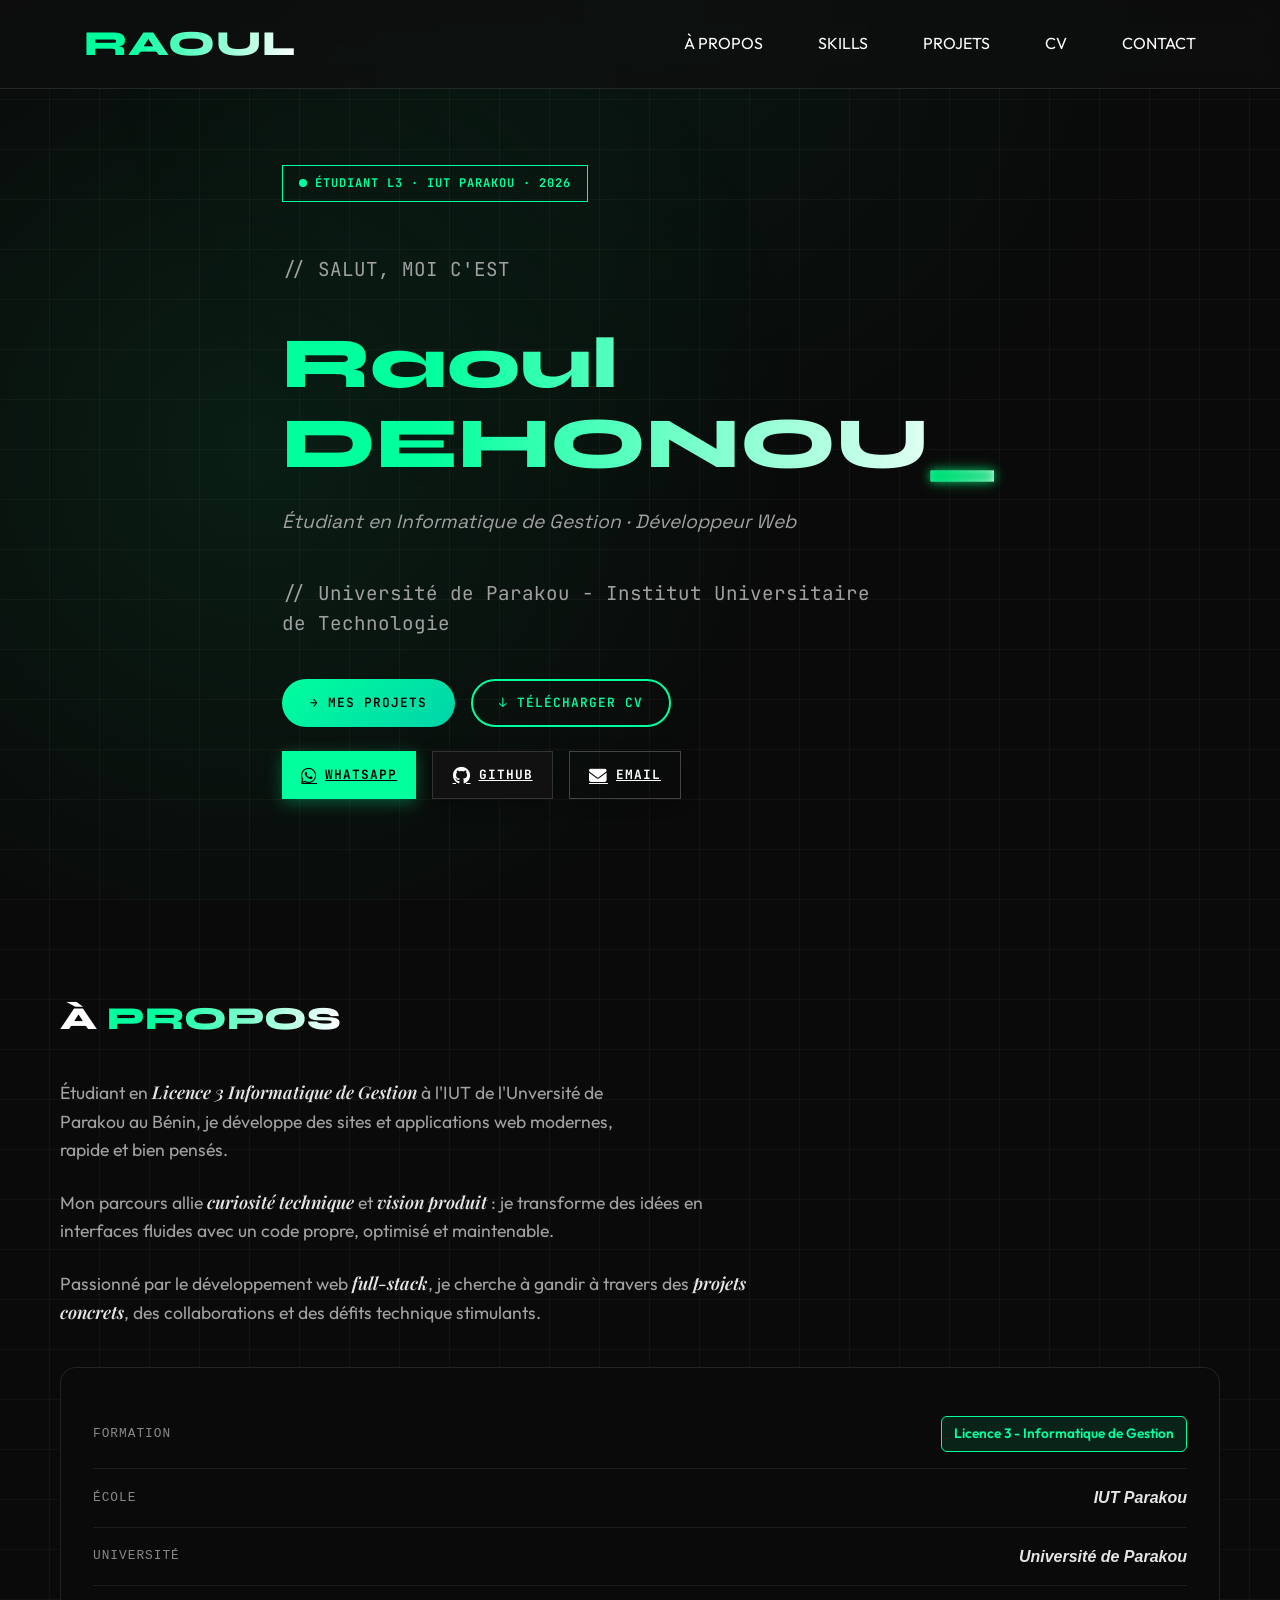
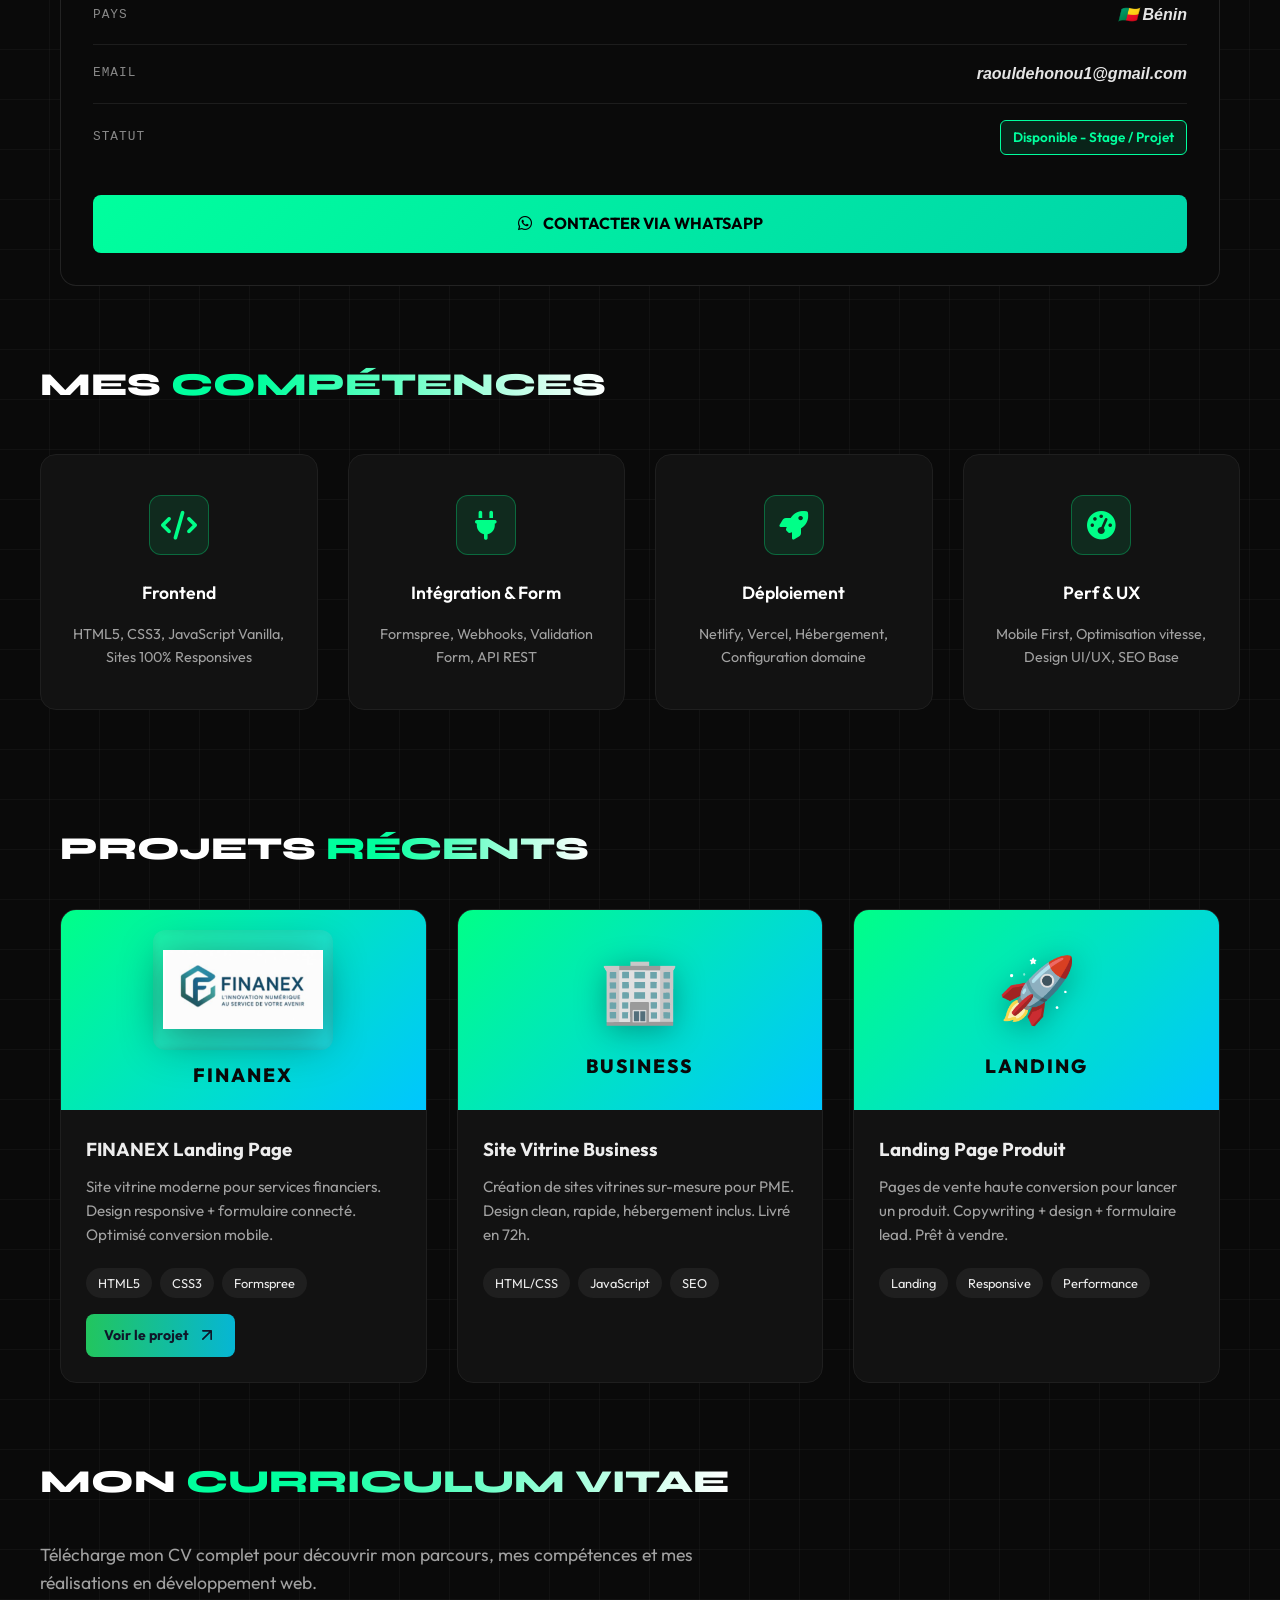
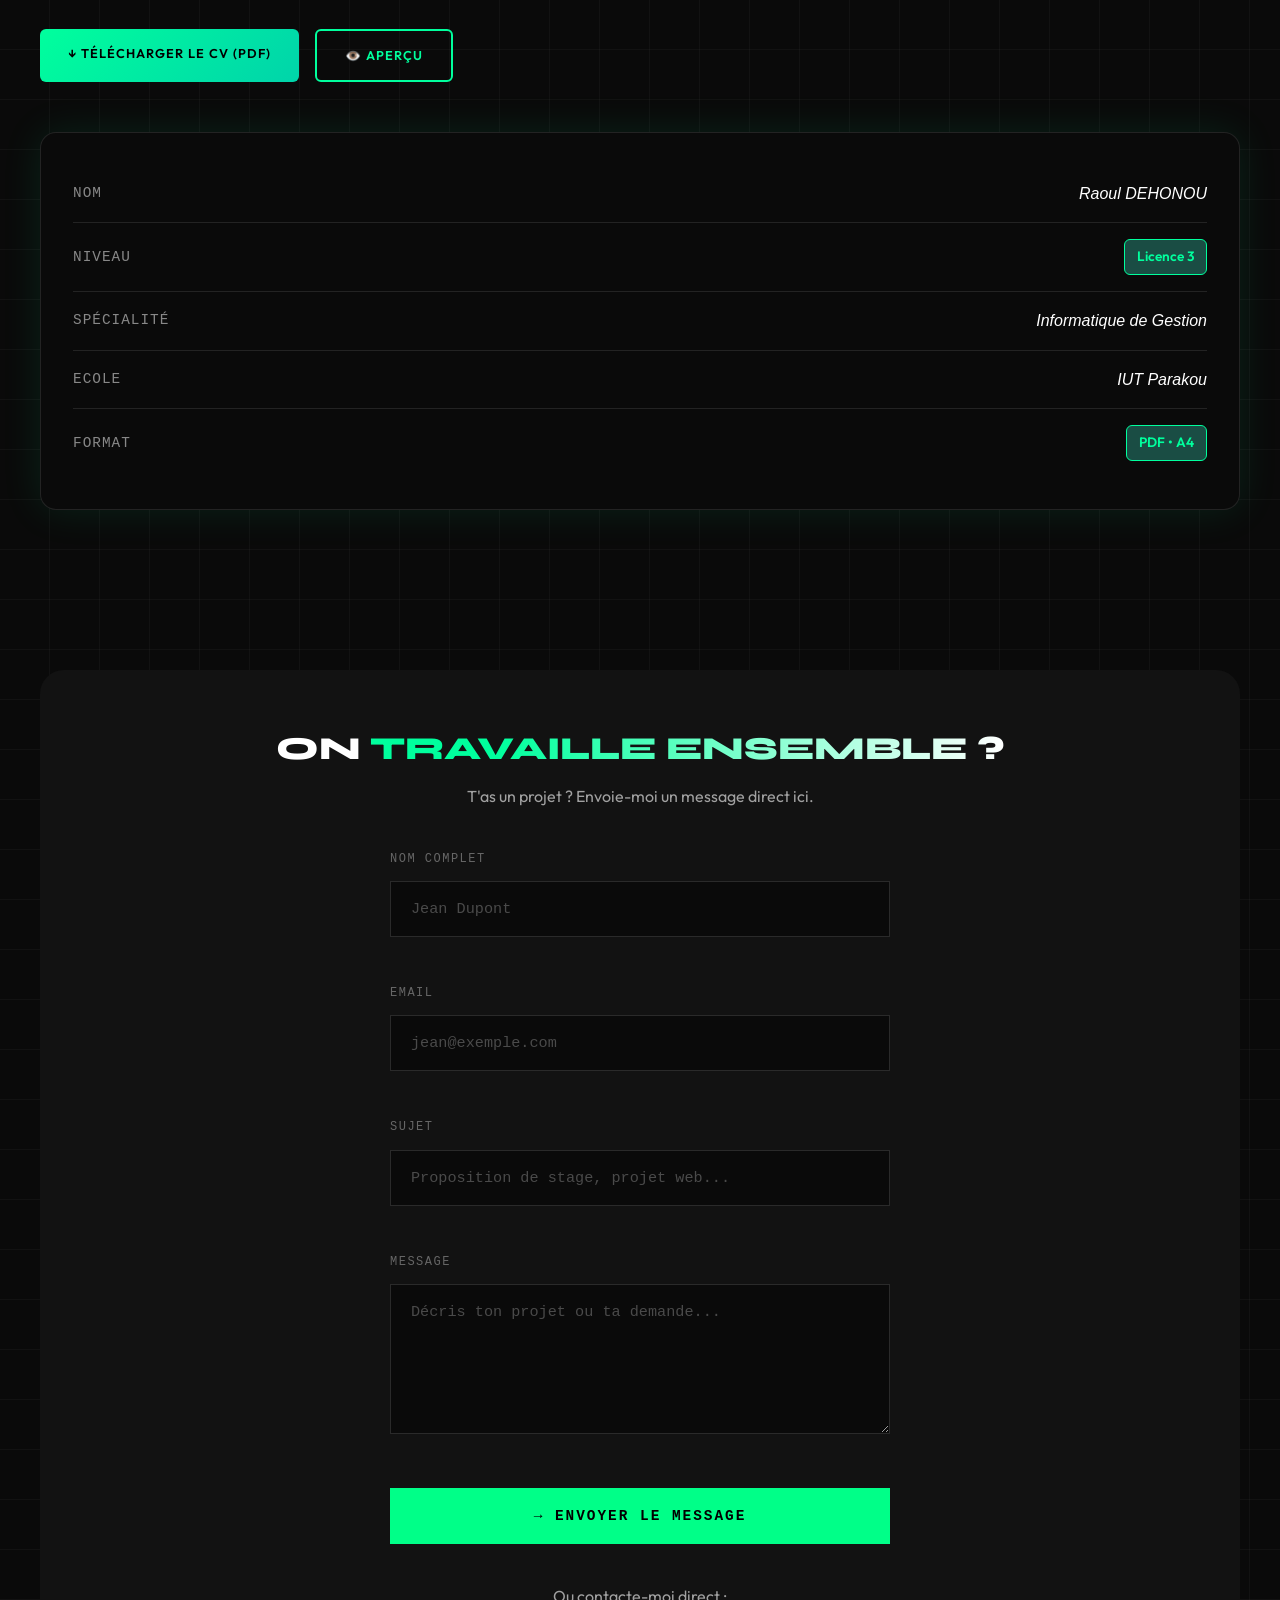
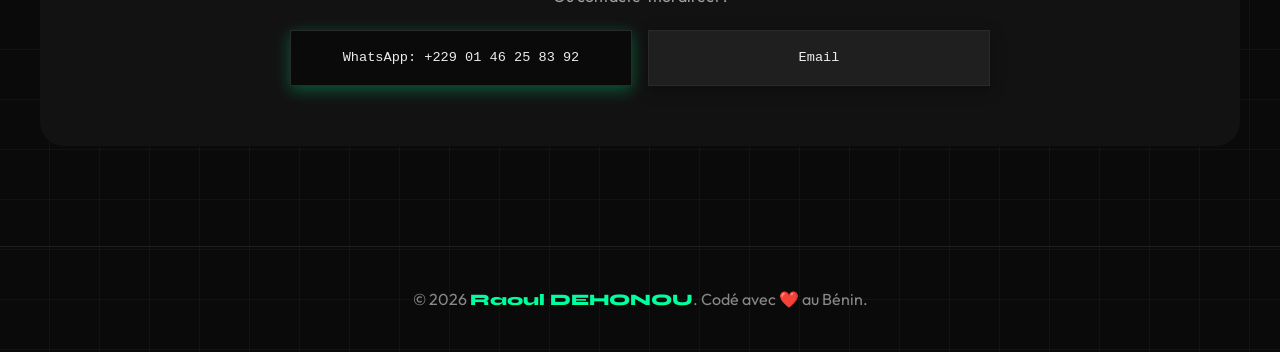
==== index.html @ 0fdc8cab "Premier commit portfolio" ====
<!DOCTYPE html>
<html lang="fr">
<head>
  <meta charset="UTF-8">
  <meta name="viewport" content="width=device-width, initial-scale=1.0">
  <title>Raoul DEHONOU | Développeur Web</title>
  <!-- FAVICON -->
   <link rel="icon" type="image/x-icon" href="favicon.ico">
   <link rel="icon" type="image/png" sizes="32x32" href="favicon-32x32.png">
   <link rel="icon" type="image/png" sizes="16x16" href="favicon-16x16.png">
   <link rel="apple-touch-icon" sizes="180x180" href="apple-touch-icon.png">

  <meta name="description" content="Portfolio de Raoul DEHONOU, Développeur Web Créatif basé au Bénin. Sites rapides, modernes et qui convertissent.">
  <link href="https://fonts.googleapis.com/css2?family=Outfit:wght@300;400;600;800&display=swap" rel="stylesheet">
  <link href="https://unpkg.com/aos@2.3.1/dist/aos.css" rel="stylesheet">
  <link rel="stylesheet" href="https://cdnjs.cloudflare.com/ajax/libs/font-awesome/6.5.1/css/all.min.css">
  <link href="https://fonts.googleapis.com/css2?family=Syne:wght@800&display=swap" rel="stylesheet">
  <link href="https://fonts.googleapis.com/css2?family=Space+Grotesk:wght@700;800&family=JetBrains+Mono:wght@400;700&display=swap" rel="stylesheet">
  <link rel="stylesheet" href="https://cdnjs.cloudflare.com/ajax/libs/font-awesome/6.5.1/css/all.min.css">
  <link href="https://fonts.googleapis.com/css2?family=Playfair+Display:ital,wght@0,400;0,600;1,400;1,600&display=swap" rel="stylesheet">
  <link rel="preconnect" href="https://fonts.googleapis.com">
  <link rel="preconnect" href="https://fonts.gstatic.com" crossorigin>
  <link rel="stylesheet" href="style.css">

  <style>
  /* ===== SECTION CV STYLE DEV ===== */

  .container{max-width:1200px;margin:0 auto;padding:0 20px}
  .cv-section {
      background: transparent;
      color: #E2E8F0;
      padding: 80px 20px;
  }
    /* ===== SECTION CV ===== */
  #cv {
      padding: 80px 0;
  }

  #cv .section-header {
      margin-bottom: 30px;
  }

  .cv-description {
      color: #94A3B8;
      font-size: 18px;
      line-height: 1.6;
      margin-bottom: 40px;
      max-width: 600px;
  }

  .cv-buttons {
      display: flex;
      gap: 16px;
      margin-bottom: 50px;
      flex-wrap: wrap;
  }

  #cv .btn {
      padding: 14px 28px;
      border-radius: 6px;
      text-decoration: none;
      font-weight: 600;
      transition: all 0.3s ease;
      display: inline-block;
  }

  #cv .btn-primary {
      background: #4A9B8E;
      color: #0F172A;
      border: 2px solid #4A9B8E;
  }

  #cv .btn-primary:hover {
      background: #3A8B7E;
      transform: translateY(-2px);
  }

  #cv .btn-outline {
      background: transparent;
      color: #E2E8F0;
      border: 2px solid #334155;
  }

  #cv .btn-outline:hover {
      border-color: #4A9B8E;
      color: #4A9B8E;
  }

  .cv-card {
      background: #0a0a0a;
      background-image: none;
      border: 1px solid rgba(255,255,255,0.1);
      border-radius: 16px;
      padding: 32px;
      margin-top: 24px;
  }

  .cv-row {
      display: flex;
      justify-content: space-between;
      align-items: center;
      padding: 16px 0;
      border-bottom: 1px solid rgba(255,255,255,0.1);
  }

  .cv-row:last-child {
      border-bottom: none;
  }

  .cv-label {
      color: #888888;
      font-size: 0.9rem;
      text-transform: uppercase;
      letter-spacing: 1px;
  }

  .cv-value {
      color: #ffffff;
      font-weight: 500;
  }

  .cv-badge {
      background: #1A4D44;
      color: #00ff9d;
      padding: 6px 12px;
      border-radius: 6px;
      font-size: 0.85rem;
      border: 1px solid #00ff9d;
  }

  /* Mobile */
  @media (max-width: 600px) {
      .cv-buttons { flex-direction: column; }
      #cv .btn { text-align: center; }
      .cv-row { flex-direction: column; align-items: flex-start; gap: 8px; }
  }

    /* ===== RESPONSIVE MOBILE ===== */
  @media (max-width: 768px) {
      .container {
          padding-left: 20px !important;
          padding-right: 20px !important;
      }
      
      #cv h2 {
          font-size: 28px;
          line-height: 1.2;
      }
      
      #cv .subtitle {
          font-size: 1rem !important;
      }
      
      .cv-buttons {
          flex-direction: column;
          gap: 12px;
      }
      
      .cv-buttons .btn {
          width: 100%;
          text-align: center;
          box-sizing: border-box;
      }
      
      .cv-card {
          padding: 20px;
          margin: 0;
          width: 100%;
          box-sizing: border-box;
      }
      
      .cv-row {
          flex-direction: column;
          align-items: flex-start;
          gap: 8px;
      }
  }

  </style>
</head>
<body>
    <div class="scroll-progress"></div>

    <nav>
        <div class="container">
          <div class="logo">RAOUL</div>
          <div class="nav-links">
            <a href="#about">À PROPOS</a>
            <a href="#skills">SKILLS</a>
            <a href="#projects">PROJETS</a>
            <a href="#cv">CV</a>
            <a href="#contact">CONTACT</a>
          </div>

          <div class="burger">
            <div class="line1"></div>
            <div class="line2"></div>
            <div class="line3"></div>
          </div>
        </div>
    </nav>
    <div class="mobile-nav">
        <div class="nav-header">
            <div class="nav-logo">
                <span style="color: #00FF88;"><</span><span style="color: #6B7280;">dev</span><span style="color: #00FF88;">/</span><span style="color: #6B7280;">></span>
            </div>
            <div class="nav-close">
                <i class="fa-solid fa-xmark"></i>
            </div>
        </div>
        <ul>
            <li><a href="#about">À PROPOS</a></li>
            <li><a href="#skills">SKILLS</a></li>
            <li><a href="#projects">PROJETS</a></li>
            <li><a href="#cv">CV</a></li>
            <li><a href="#contact">CONTACT</a></li>
        </ul>

        <div class="nav-footer">
            <a href="mailto:raouldehonou1@gmail.com" class="nav-contact-item">
                <i class="fa-regular fa-envelope"></i>
                <span>raouldehonou1@gmail.com</span>
            </a>
            <a href="tel:+2290146258392" class="nav-contact-item">
                <i class="fa-solid fa-phone"></i>
                <span>+229 01 46 25 83 92</span>
            </a>
        </div>
    </div>
  
<section class="hero">
    <div class="container">
        <!-- BADGE VERT EN HAUT -->
        <div class="hero-badge" data-aos="fade-down">
            <span class="dot"></span>
            ÉTUDIANT L3 · IUT PARAKOU · 2026
        </div>

        <!-- PETIT TEXTE -->
        <p class="hero-intro" data-aos="fade-up">// SALUT, MOI C'EST</p>
        
        <!-- NOM + PRENOM -->
        <h1 class="hero-name" data-aos="fade-up" data-aos-delay="100">
            <span class="first-name">Raoul</span>
            <span class="last-name">DEHONOU<span class="blink-slow">_</span></span>
            <!-- <span class="last-name">DEHONOU</span> -->
        </h1>

        <!-- TITRE -->
        <p class="hero-title" data-aos="fade-up" data-aos-delay="200">
            Étudiant en Informatique de Gestion · Développeur Web
        </p>

        <!-- UNIVERSITÉ -->
        <p class="hero-school" data-aos="fade-up" data-aos-delay="300">
            // Université de Parakou - Institut Universitaire de Technologie
        </p>

        <!-- BOUTONS -->
        <div class="hero-buttons" data-aos="fade-up" data-aos-delay="400">
            <a href="#projects" class="btn btn-primary">→ MES PROJETS</a>
            <a href="assets/CV - Raoul dhn.pdf" class="btn btn-outline" target="_blank" download="CV-Raoul-Dev-Frontend.pdf">↓ TÉLÉCHARGER CV</a>
        </div>
        
        <div class="hero-socials" data-aos="fade-up" data-aos-delay="500">
            <!-- WHATSAPP -->
            <a href="https://wa.me/2290146258392" target="_blank" class="btn-social whatsapp">
                <i class="fab fa-whatsapp"></i> WHATSAPP
            </a>
            <!-- GITHUB  -->
            <a href="https://github.com/raouldehonou" target="_blank" class="btn-social github">
                <i class="fab fa-github"></i> GITHUB
            </a>
            <!-- EMAIL -->
            <a href="mailto:raouldehonou1@gmail.com" class="btn-social email">
                <i class="fas fa-envelope"></i> EMAIL
            </a>
        </div>

    </div>
</section>

  <section id="about" class="container">
    <h2 data-aos="fade-up">À <span>propos</span></h2>

    <p class="subtitle" style="margin-bottom: 1.5rem;" data-aos="fade-up" data-aos-delay="100">Étudiant en <em class="mot-vert">Licence 3 Informatique de Gestion</em> à l'IUT de l'Unversité de Parakou au Bénin, je développe des sites et applications web modernes, rapide
    et bien pensés. </p>

    <p style="max-width:700px;font-size:1.1rem;color:#A1A1A1; margin-bottom: 1.5rem;" data-aos="fade-up" data-aos-delay="200">
      Mon parcours allie <em class="mot-vert">curiosité technique</em> et <em class="mot-vert">vision produit</em> : je transforme
      des idées en interfaces fluides avec un code propre, optimisé et maintenable.
    </p>

    <p style="max-width:700px;font-size:1.1rem;color:#A1A1A1; margin-bottom: 1.5rem;" data-aos="fade-up" data-aos-delay="300">
        Passionné par le développement web <em class="mot-vert">full-stack</em>,
        je cherche à gandir à travers des <em class="mot-vert">projets concrets</em>,
        des collaborations et des défits technique stimulants.
    </p>

      <!-- CARTE INFOS À PROPOS -->
    <div class="about-card" data-aos="fade-up">
      <div class="about-row">
          <span class="about-label">FORMATION</span>
          <span class="about-badge">Licence 3 - Informatique de Gestion</span>
      </div>
      <div class="about-row">
          <span class="about-label">ÉCOLE</span>
          <span class="about-value">IUT Parakou</span>
      </div>
      <div class="about-row">
          <span class="about-label">UNIVERSITÉ</span>
          <span class="about-value">Université de Parakou</span>
      </div>
      <div class="about-row">
          <span class="about-label">PAYS</span>
          <span class="about-value">🇧🇯 Bénin</span>
      </div>
      <div class="about-row">
          <span class="about-label">EMAIL</span>
          <span class="about-value">raouldehonou1@gmail.com</span>
      </div>
      <div class="about-row">
          <span class="about-label">STATUT</span>
          <span class="about-badge">Disponible - Stage / Projet</span>
      </div>
    
      <!-- BOUTON WHATSAPP VERT -->
       <a href="https://wa.me/2290146258392" class="btn-whatsapp-about">
          <i class="fab fa-whatsapp"></i> CONTACTER VIA WHATSAPP
       </a>
  </div>
  </section>

  <section id="skills" class="container">
    <h2 data-aos="fade-up">Mes <span>Compétences</span></h2>
    <div class="skills">
    <div class="skill" data-aos="fade-up" data-aos-delay="0">
        <div class="skill-icon">
            <i class="fa-solid fa-code"></i>
        </div>
        <h3>Frontend</h3>
        <p>HTML5, CSS3, JavaScript Vanilla, Sites 100% Responsives</p>
    </div>
    <div class="skill" data-aos="fade-up" data-aos-delay="100">
        <div class="skill-icon">
            <i class="fa-solid fa-plug"></i>
        </div>
        <h3>Intégration & Form</h3>
        <p>Formspree, Webhooks, Validation Form, API REST</p>
    </div>
    <div class="skill" data-aos="fade-up" data-aos-delay="200">
        <div class="skill-icon">
            <i class="fa-solid fa-rocket"></i>
        </div>
        <h3>Déploiement</h3>
        <p>Netlify, Vercel, Hébergement, Configuration domaine</p>
    </div>
    <div class="skill" data-aos="fade-up" data-aos-delay="300">
        <div class="skill-icon">
            <i class="fa-solid fa-gauge-high"></i>
        </div>
        <h3>Perf & UX</h3>
        <p>Mobile First, Optimisation vitesse, Design UI/UX, SEO Base</p>
    </div>
</div>

    </div>
  </section>

  <section id="projects" class="container">
    <h2 data-aos="fade-up">Projets <span>Récents</span></h2>
    <div class="projects">
        <a href="https://finanex.infinityfreeapp.com" target="_blank" class="project-link">
            <div class="project" data-aos="fade-up" data-aos-delay="0">
                <div class="project-img">
                     <img src="image/logo-finanex.jpg" alt="Logo Finanex" class="project-logo">
                     <span class="project-label">FINANEX</span>
                </div>
                <div class="project-content">
                    <h3>FINANEX Landing Page</h3>
                    <p>Site vitrine moderne pour services financiers. Design responsive + formulaire connecté. Optimisé conversion mobile.</p>
                    <span class="tag">HTML5</span><span class="tag">CSS3</span><span class="tag">Formspree</span>

                    <div class="btn-visiter">
                        <span>Voir le projet</span>
                        <svg width="20" height="20" viewBox="0 0 24 24" fill="none" stroke="currentColor">
                            <path d="M7 17L17 7M17 7H7M17 7V17" stroke-width="2" stroke-linecap="round"/>
                        </svg>
                    </div>
                </div>
            </div>
        </a>
      
     <div class="project" data-aos="fade-up" data-aos-delay="150">
        <div class="project-img">
        <span class="project-emoji">🏢</span>
        <span class="project-label">BUSINESS</span>
        </div>
        <div class="project-content">
          <h3>Site Vitrine Business</h3>
          <p>Création de sites vitrines sur-mesure pour PME. Design clean, rapide, hébergement inclus. Livré en 72h.</p>
          <span class="tag">HTML/CSS</span><span class="tag">JavaScript</span><span class="tag">SEO</span>
        </div>
      </div>
      
      <div class="project" data-aos="fade-up" data-aos-delay="300">
        <div class="project-img">
          <span class="project-emoji">🚀</span>
          <span class="project-label">LANDING</span>
        </div>
        <div class="project-content">
          <h3>Landing Page Produit</h3>
          <p>Pages de vente haute conversion pour lancer un produit. Copywriting + design + formulaire lead. Prêt à vendre.</p>
          <span class="tag">Landing</span><span class="tag">Responsive</span><span class="tag">Performance</span>
        </div>
      </div>
    </div>
  </section>

  <!-- ===== SECTION CV ===== -->
  <section id="cv" class="container">
      <h2 data-aos="fade-up">Mon <span>curriculum vitae</span></h2>
      <p class="subtitle" data-aos="fade-up" data-aos-delay="100" style="max-width:700px;font-size:1.1rem;color:#A1A1A1">
          Télécharge mon CV complet pour découvrir mon parcours, mes 
          compétences et mes réalisations en développement web.
      </p>
      <div data-aos="fade-up" data-aos-delay="200">
          <div class="cv-buttons">
              <a href="assets/CV - Raoul dhn.pdf" class="btn btn-primary" target="_blank">
                  ↓ TÉLÉCHARGER LE CV (PDF)
              </a>
              <a href="assets/CV - Raoul dhn.pdf" class="btn btn-outline" target="_blank">
                  👁️ APERÇU
              </a>
          </div>
          <div class="cv-card">
              <div class="cv-row">
                  <span class="cv-label">NOM</span>
                  <span class="cv-value">Raoul DEHONOU</span>
              </div>
              <div class="cv-row">
                  <span class="cv-label">NIVEAU</span>
                  <span class="cv-badge">Licence 3</span>
              </div>
              <div class="cv-row">
                  <span class="cv-label">SPÉCIALITÉ</span>
                  <span class="cv-value">Informatique de Gestion</span>
              </div>
              <div class="cv-row">
                  <span class="cv-label">ECOLE</span>
                  <span class="cv-value">IUT Parakou</span>
              </div>
              <div class="cv-row">
                  <span class="cv-label">FORMAT</span>
                  <span class="cv-badge">PDF • A4</span>
              </div>
          </div>
      </div>
  </section>

 <section id="contact" class="container">
    <div class="contact" data-aos="zoom-in">
        <h2 data-aos="fade-up">On <span>travaille ensemble ?</span></h2>
        <p style="color: #A1A1A1; margin-bottom: 40px; text-align: center;" data-aos="fade-up" data-aos-delay="100">T'as un projet ? Envoie-moi un message direct ici.</p>
        
        <form class="contact-form" action="https://formspree.io/f/xgodzedz" method="POST" data-aos="fade-up" data-aos-delay="200">
            <div class="form-group">
                <label for="name">NOM COMPLET</label>
                <input type="text" id="name" name="name" placeholder="Jean Dupont" required>
            </div>
            
            <div class="form-group">
                <label for="email">EMAIL</label>
                <input type="email" id="email" name="email" placeholder="jean@exemple.com" required>
            </div>
            
            <div class="form-group">
                <label for="sujet">SUJET</label>
                <input type="text" id="sujet" name="sujet" placeholder="Proposition de stage, projet web..." required>
            </div>
            
            <div class="form-group">
                <label for="message">MESSAGE</label>
                <textarea id="message" name="message" placeholder="Décris ton projet ou ta demande..." required rows="6"></textarea>
            </div>
            
            <button type="submit" class="btn-submit">
                → ENVOYER LE MESSAGE
            </button>
        </form>

        <p style="color: #A1A1A1; margin: 40px 0 20px 0; text-align: center;" data-aos="fade-up" data-aos-delay="300">Ou contacte-moi direct :</p>
        <div class="contact-btns" data-aos="fade-up" data-aos-delay="400">
            <a href="https://wa.me/2290146258392" class="btn-contact whatsapp">WhatsApp: +229 01 46 25 83 92</a>
            <a href="mailto:raouldehonou1@gmail.com" class="btn-contact email">Email</a>
        </div>
    </div>
</section>

  <footer>
    <div class="container">
      <p data-aos="fade-up">© 2026 <span class="nom-footer">Raoul DEHONOU</span>. Codé avec ❤️ au Bénin.</p>
    </div>
  </footer>

  <script src="https://unpkg.com/aos@2.3.1/dist/aos.js"></script>
  <script src="script.js"></script>
  <script>
    AOS.init({
      duration: 800,
      once: true
    });
  </script>

 <script>
document.addEventListener('DOMContentLoaded', function() {
    const burger = document.querySelector('.burger');
    const mobileNav = document.querySelector('.mobile-nav');
    const navClose = document.querySelector('.nav-close');
    const navLinks = document.querySelectorAll('.mobile-nav ul li a');

    function closeMenu(){
        mobileNav.classList.remove('active');
    }

    function openMenu(){
        mobileNav.classList.add('active');
    }

    if(burger && mobileNav){
        burger.addEventListener('click', openMenu);
    }

    if(navClose){
        navClose.addEventListener('click', closeMenu);
    }

    navLinks.forEach(link => {
        link.addEventListener('click', closeMenu);
    });

    window.addEventListener('resize', () => {
        if(window.innerWidth > 768){
            closeMenu();
        }
    });
});
</script>

<script>
window.addEventListener('scroll', () => {
  const winScroll = document.body.scrollTop || document.documentElement.scrollTop;
  const height = document.documentElement.scrollHeight - document.documentElement.clientHeight;
  const scrolled = (winScroll / height) * 100;
  document.querySelector('.scroll-progress').style.width = scrolled + "%";
});
</script>

<button id="backTop">↑</button>

<script>
const backTop = document.getElementById('backTop');
window.addEventListener('scroll', () => {
  backTop.style.display = window.scrollY > 300 ? 'block' : 'none';
});
backTop.addEventListener('click', () => {
  window.scrollTo({ top: 0, behavior: 'smooth' });
});
</script>


</body>
</html>
---- style.css ----
*{margin:0;padding:0;box-sizing:border-box}
html{scroll-behavior:smooth}
body{
  font-family:'Outfit',sans-serif;
  background:#0A0A0A;
  color:#EDEDED;
  line-height:1.6;
  overflow-x:hidden;
}

/* FOND QUADRILLÉ COMME OSIAX.DEV */
body{
    background-color: #0A0A0A; /* ← Ton noir de base */
    background-image: 
        linear-gradient(rgba(255,255,255,0.03) 1px, transparent 1px),
        linear-gradient(90deg, rgba(255,255,255,0.03) 1px, transparent 1px);
    background-size: 50px 50px; /* ← Taille des carreaux */
    background-position: -1px -1px;
    position: relative;
}

/* OPTION : GLOW VERT SUBTIL AU CENTRE */
body::before{
    content: '';
    position: fixed;
    top: 0;
    left: 0;
    width: 100%;
    height: 100%;
    background: radial-gradient(circle at 50% 0%, rgba(0,255,157,0.05), transparent 50%);
    pointer-events: none;
    z-index: -1;
}

.container{max-width:1200px;margin:0 auto;padding:0 20px}

/* NAV */
nav{
  position:fixed;top:0;width:100%; background: rgba(15,15,15,0.7); backdrop-filter: blur(12px); -webkit-backdrop-filter: blur(12px); padding: 1rem 5%;
  z-index:1000;border-bottom:1px solid rgba(255,255,255,0.1); transition: all;
}
nav.scrolled{background: rgba(15,15,15,0.95); padding: 0.7rem 5%; box-shadow: 0 5px 20px rgba(0,0,0,0.3);}

nav .container{display:flex;justify-content:space-between;align-items:center}

.logo{font-family:  'syne', sans-serif; font-weight: 800; font-size: 2.2rem; text-transform: uppercase; letter-spacing: 1px; 
background: linear-gradient(90deg, #00ff9d 20%, #ffffff 100%); -webkit-background-clip:text; background-clip: text;
-webkit-text-fill-color: transparent; color: transparent; transition: 0.3s ease;}

.nav-links{display: flex; gap: 30px;}    

.nav-links a{color: #fff; position: relative;font-weight: 400; transition: 0.3s ease;}

.nav-links a:hover{color: #00ff9d;}

.nav-links a::after{content: ''; position: absolute; bottom: -5px; left: 0; width: 0; height: 2px; background: #00ff9d; transition: width 0.3s ease;}

.nav-links a:hover::after{width: 100%;}

.burger{display: none;}
.logo span{color:#00FF88}
.logo:hover{transform: scale(1.05); text-shadow: 0 0 25px rgba(0,255,157,0.6);}
nav a{color:#EDEDED;text-decoration:none;margin-left:25px;font-weight:600}
nav a:hover{color:#00FF88}

/* HERO */
.hero{
  min-height:100vh;display:flex;align-items:center;
  background:radial-gradient(circle at 20% 50%,#00FF8815 0%,transparent 50%);
  padding-top:80px;
}
.hero h1{font-size:clamp(2.5rem,6vw,4.5rem);font-weight:800;line-height:1.1}
.hero h1 span{
  font-family: 'syne', sans-serif; font-weight: 800; background: linear-gradient(90deg, #00ff9d 20%, #ffffff 100%);
  -webkit-background-clip: text; background-clip: text; -webkit-text-fill-color: transparent; color: transparent;
}
.hero p{font-size:1.2rem;margin:20px 0 40px;color:#A1A1A1;max-width:600px}
.btn{
  background:linear-gradient(90deg,#00FF88,#00C6FF);
  color:#0A0A0A;padding:15px 35px;border-radius:50px;
  text-decoration:none;font-weight:700;display:inline-block;
  transition:0.3s;border:none;cursor:pointer;
}
.btn:hover{transform:translateY(-3px);box-shadow:0 15px 40px #00FF8840}

/* SECTIONS */
section{padding:100px 0}
h2{font-size:2.5rem;margin-bottom:20px;font-weight:800}
h2 span{color:#00FF88}
.subtitle{color:#A1A1A1;font-size:1.1rem;margin-bottom:32px;max-width:600px}

/* SKILLS */
.skills{display:grid;grid-template-columns:repeat(auto-fit,minmax(200px,1fr));gap:20px;}
#skills{padding-top: 100px;}
.skill{
  background:#121212;border:1px solid #1f1f1f;padding:30px;border-radius:16px;
  text-align:center;transition:0.3s; padding-top: 120px;
}
.skills-grid{display: grid; grid-template-columns: repeat(auto-fit, minmax(250px, 1fr)); gap: 24px; margin-top: 0;}
.project-grid{display: grid; grid-template-columns: repeat(auto-fit, minmax(300px, 1fr)); gap: 30px; margin-top: 20px;}
.skill:hover{border-color:#00FF88;transform:translateY(-8px) scale(1.02); box-shadow: 0 15px 40px #00ff8825;}
#skill h2{margin-top: 30px; margin-bottom: 30px;}
.skill h3{margin:15px 0 10px}

/* PROJECTS */
#projects{padding-top: 120px;}
.projects{display:grid;grid-template-columns:repeat(auto-fit,minmax(300px,1fr));gap:30px}
.project{
  background:#121212;border-radius:16px;overflow:hidden;
  border:1px solid #1f1f1f;transition:0.3s;
}
#project h2{margin-top: 40px; margin-bottom: 40px;}
.project-grid{margin-top: 0; gap: 30px;}
.project:hover{transform:translateY(-12px) scale(1.02);border-color:#00FF88; box-shadow: 0 20px 50px #00ff8830;}
.project-img{height:200px;background:linear-gradient(135deg,#00FF88,#00C6FF);display: flex; align-items: center; justify-content: center; flex-direction: column; gap: 10px; position: relative; overflow: hidden;}
.project-emoji{font-size: 4rem; filter: drop-shadow(0 5px 15px rgba(0,0,0,0.3)); transition: 0.3s;}
.project-label{font-weight: 800; font-size: 1.2rem; color: #0A0A0A; letter-spacing: 2px;}
.project:hover .project-emoji{transform: scale(1.2) rotate(5deg);}
.project-content{padding:25px}
.project h3{margin-bottom:10px}
.project p{color:#A1A1A1;font-size:0.95rem;margin-bottom:20px}
.tag{display:inline-block;background:#1f1f1f;padding:5px 12px;border-radius:20px;font-size:0.8rem;margin-right:8px}

/* CONTACT */
.contact{text-align:center;background:#121212;border-radius:24px;padding:60px 20px}
.contact form{max-width:500px;margin:0 auto 40px;text-align:left}
.contact input,.contact textarea{
  width:100%;padding:15px;margin-bottom:15px;background:#0A0A0A;
  border:1px solid #1f1f1f;border-radius:8px;color:#EDEDED;
  font-family:Outfit;font-size:1rem;
}
.contact input:focus,.contact textarea:focus{outline:none;border-color:#00FF88}
.contact textarea{resize:vertical}
.contact-btns{display:flex;gap:20px;justify-content:center;flex-wrap:wrap;margin-top:30px}

/* FOOTER */
footer{padding:40px 0;text-align:center;color:#A1A1A1;border-top:1px solid #1f1f1f}
footer p{font-family: 'outfit', sans-serif; color: #888;}

.nom-brand{font-family: 'syne', sans-serif; font-weight: 800; background: linear-gradient(90deg, #00ff9d 20%, #ffffff 100%);
  -webkit-background-clip: text; background-clip: text; -webkit-text-fill-color: transparent; color: transparent;
}
.nom-footer{font-family: 'syne', sans-serif; font-weight: 800; color: #00ff9d;}

@media(max-width:768px){
  .hero{text-align:center}
  .hero p{margin:20px auto 40px}
}

.burger{display:none;cursor:pointer;z-index:100}
.burger div{
  width:25px;
  height:2px;
  background:#fff;
  margin:5px;
  transition: all 0.3s ease;
}

.nav-contact{display: none;}

/* MOBILE */
@media screen and (max-width:768px){
  .burger{display:block; 
    /* flex-direction: column; */
  }
  .nav-links{
    position:fixed;
    top:0;
    right: 0;
    background:rgba(10,10,10,0.98);
    width:100%;
    height:100vh;
    backdrop-filter: blur(15px);
    display: flex;
    flex-direction:column;
    align-items:center;
    justify-content:flex-start;
    padding-top: 8rem;
    gap: 2rem;
    transform: translateX(100%);
    transition: transform 0.5s ease-in-out;
  }

  .nav-links.nav-active{
    transform: translateX(0%);
  }
  .nav-links > a{font-size: 1rem; font-weight: 600; width: auto; text-transform: uppercase; letter-spacing: 1px; padding: 22px 30px; color: #ffffff; border-bottom: 1px solid #2a2a2a; box-sizing: border-box; display: block; margin: 0 30px; padding: 22px 0;}
  .nav-links > a:hover{color: #00ff88; background: #1a1a1a; border-bottom-color: #2a2a2a !important;}
  .nav-links > a:hover,
  .nav-links > a.active{color: #00ff88; border-bottom-color: #ffffff;}
  .nav-contact{display: flex; margin-top: auto; padding:30px; flex-direction: column; gap: 18px; box-sizing: border-box;}
  .nav-contact p{margin: 0; font-size: 0.9rem; color: #cccccc; display: flex; align-items: center; gap: 12px;}
  .nav-contact i{color: #cccccc; font-size: 1rem; width: 20px;}
  .nav-contact span{color: #00ff88; font-weight: 600; margin-right: 8px;}
  .nav-contact a{font-size: 0.9rem; color: #cccccc; text-decoration: none; display: flex; align-items: center; gap: 12px;}
  .nav-contact a:hover{color: #00ff88;}
  .nav-contact a:hover i{color: #00ff88;}
  .nav-contact a.btn:hover{color: #00ff88;}
  .nav-links a{font-size: 1.3srem; font-family: 'syne', sans-serif; font-weight: 800; opacity: 0;}
  .nav-links.active a{animation: navLinkfade 0.5s ease forwards 0.3s;}

  @keyframes navLinkfade{
    from{opacity: 0; transform: translateY(50px);}
    to{opacity: 1; transform: translateY(0px);}
  }

  .burger.toogle .line1{transform: rotate(-45deg) translate(-5px, 6px);}
  .burger.toogle .line2{opacity: 0;}
  .burger.toogle .line3{transform: rotate(45deg) translate(-5px, -6px);}
}

/* ===== HERO STYLE OSIAX ===== */
.hero {
    min-height: 100vh;
    display: flex;
    align-items: center;
    padding: 8rem 5% 4rem;
    font-family: 'JetBrains Mono', monospace;
}

.hero-badge {
    display: inline-flex;
    align-items: center;
    gap: 0.5rem;
    border: 1px solid #00ff9d;
    color: #00ff9d;
    padding: 0.5rem 1rem;
    font-size: 0.75rem;
    font-weight: 700;
    letter-spacing: 1px;
    margin-bottom: 2rem;
}

.hero-badge .dot {
    width: 8px;
    height: 8px;
    background: #00ff9d;
    border-radius: 50%;
}

.hero-intro {
    color: #666;
    font-size: 0.9rem;
    margin-bottom: 1rem;
}

.hero-name {
    font-family: 'Space Grotesk', sans-serif;
    font-size: clamp(3rem, 10vw, 6rem);
    font-weight: 800;
    line-height: 1;
    margin-bottom: 1.5rem;
}

.hero-name .first-name {
    color: #fff;
    display: block;
}

.hero-name .last-name {
    color: #00ff9d;
    display: block;
}

.hero-title {
    font-size: 1.1rem;
    color: #ccc;
    font-style: italic;
    margin-bottom: 1rem;
    font-family: 'Space Grotesk', sans-serif;
}

.hero-school {
    color: #00ff9d;
    font-size: 0.9rem;
    margin-bottom: 3rem;
}

.hero-buttons {
    display: flex;
    gap: 1rem;
    margin-bottom: 1.5rem;
    flex-wrap: wrap;
}

.btn {
    padding: 1rem 1.5rem;
    font-weight: 700;
    font-size: 0.8rem;
    letter-spacing: 1px;
    border: 2px solid;
    transition: 0.3s ease;
}

.btn-primary {
    background: #00ff9d;
    border-color: #00ff9d;
    color: #000;
}

.btn-outline {
    background: transparent;
    border-color: #00ff9d;
    color: #00ff9d;
}


.hero-socials {
    display: flex;
    gap: 1rem;
    flex-wrap: wrap;
}

.btn-social {
    display: inline-flex;
    align-items: center;
    gap: 0.5rem;
    padding: 0.8rem 1.2rem;
    font-weight: 700;
    font-size: 0.8rem;
    letter-spacing: 1px;
    transition: all 0.3s ease;
    font-family: 'JetBrains Mono', monospace;
}

.btn-social i {
    font-size: 1.1rem;
}

/* WHATSAPP */
.whatsapp { 
    background: #00ff9d; 
    color: #000;
    box-shadow: 0 4px 15px rgba(0, 255, 157, 0.3);
}
.whatsapp:hover {
    transform: translateY(-2px);
    box-shadow: 0 6px 20px rgba(0, 255, 157, 0.5);
}

/* GITHUB AVEC CADRE + OMBRE */
.github { 
    background: #111; 
    color: #fff; 
    border: 1px solid #333;
    box-shadow: 0 4px 15px rgba(0, 0, 0, 0.4);
}
.github:hover {
    background: #00ff9d;
    color: #000;
    border-color: #00ff9d;
    transform: translateY(-2px);
    box-shadow: 0 6px 20px rgba(0, 255, 157, 0.4);
}

/* EMAIL */
.email { 
    background: transparent; 
    border: 1px solid #444; 
    color: #fff;
    box-shadow: 0 4px 15px rgba(0, 0, 0, 0.3);
}
.email:hover {
    border-color: #00ff9d;
    color: #00ff9d;
    transform: translateY(-2px);
    box-shadow: 0 6px 20px rgba(0, 255, 157, 0.2);
}

/* MOBILE */
@media screen and (max-width: 768px) {
    .hero-socials {
        flex-direction: column;
    }
    .btn-social {
        justify-content: center;
    }
}

/* MOBILE */
@media screen and (max-width: 768px) {
    .hero-name { font-size: 3.5rem; }
    .hero-title { font-size: 1rem; }
}


/* SECTIONS */
section{padding:100px 0}

h2{
    font-family: 'syne', sans-serif;
    font-size:2rem;
    font-weight:800;
    line-height:1.2;
    margin-bottom:40px;
    color:#FFFFFF;
    text-transform:uppercase;
    letter-spacing: 0;
}

h2 span{
    background: linear-gradient(90deg, #00ff9d 20%, #ffffff);
    -webkit-background-clip: text;
    background-clip: text;
    -webkit-text-fill-color: transparent;
    color: transparent;
}
@media (max-width:768px){
  h2{
    font-size: 1.6rem;
  }
  section{padding: 60px 0;}
}

#about{margin-top: 100px;}

.cv-card{
    background: #0A0A0A;
    border: 1px solid rgba(255,255,255,0.1);
    border-radius: 16px;
    padding: 32px;
    transition: all 0.3s ease; /* ← Animation fluide */
}

/* AU HOVER : GLOW VERT + LÉGER LIFT */
.cv-card:hover{
    border-color: #00ff9d;
    box-shadow: 0 10px 40px rgba(0,255,157,0.2);
    transform: translateY(-5px); /* ← Remonte de 5px */
}

/* ANIMATION DES BADGES AUSSI */
.cv-badge{
    background: rgba(0,255,157,0.1);
    color: #00ff9d;
    border: 1px solid #00ff9d;
    padding: 6px 12px;
    border-radius: 6px;
    transition: all 0.3s ease;
}

.cv-badge:hover{
    background: #00ff9d;
    color: #000000;
    box-shadow: 0 0 20px rgba(0,255,157,0.5);
}

/* BOUTON VERT NÉON = COMME MES PROJETS */
.btn-primary{
    background: linear-gradient(135deg, #00ff9d, #00d4aa) !important;
    color: #000000 !important;
    border: none !important;
    padding: 14px 28px;
    border-radius: 50px; /* ← Arrondi comme MES PROJETS */
    font-weight: 600;
    text-transform: uppercase;
    transition: all 0.3s ease;
    box-shadow: none;
}

/* HOVER = GLOW VERT */
.btn-primary:hover{
    box-shadow: 0 0 30px rgba(0,255,157,0.6);
    transform: translateY(-3px);
}

/* BOUTON APERÇU = CONTOUR VERT */
.btn-outline{
    background: transparent !important;
    color: #00ff9d !important;
    border: 2px solid #00ff9d !important;
    padding: 12px 26px;
    border-radius: 50px;
    font-weight: 600;
    text-transform: uppercase;
    transition: all 0.3s ease;
}

.btn-outline:hover{
    background: rgba(0,255,157,0.1) !important;
    box-shadow: 0 0 20px rgba(0,255,157,0.3);
}

/* CARTE À PROPOS = MÊME FOND QUE CV-CARD */
.about-card{
    background: #0A0A0A;
    border: 1px solid rgba(255,255,255,0.1);
    border-radius: 16px;
    padding: 32px;
    margin-top: 40px;
    transition: all 0.3s ease;
}

.about-card:hover{
    border-color: #00ff9d;
    box-shadow: 0 10px 40px rgba(0,255,157,0.15);
}

/* LIGNES INFOS */
.about-row{
    display: flex;
    justify-content: space-between;
    align-items: center;
    padding: 16px 0;
    border-bottom: 1px solid rgba(255,255,255,0.08);
}

.about-row:last-of-type{
    border-bottom: none;
    margin-bottom: 24px;
}

/* LABELS GRIS */
.about-label{
    color: #888888;
    font-size: 0.8rem;
    text-transform: uppercase;
    letter-spacing: 1px;
    font-family: 'Space Mono', monospace; /* ← Garde ta police mono */
}

/* VALEURS BLANCHES */
.about-value{
    color: #FFFFFF;
    font-weight: 500;
    text-align: right;
}

/* BADGES VERTS */
.about-badge{
    background: rgba(0,255,157,0.1);
    color: #00ff9d;
    border: 1px solid #00ff9d;
    padding: 6px 12px;
    border-radius: 6px;
    font-size: 0.85rem;
    font-weight: 600;
}

/* BOUTON WHATSAPP VERT PLEIN */
.btn-whatsapp-about{
    display: block;
    width: 100%;
    background: linear-gradient(135deg, #00ff9d, #00d4aa);
    color: #000000;
    text-align: center;
    padding: 16px;
    border-radius: 8px;
    font-weight: 700;
    text-transform: uppercase;
    text-decoration: none;
    transition: all 0.3s ease;
    margin-top: 16px;
}

.btn-whatsapp-about:hover{
    box-shadow: 0 0 30px rgba(0,255,157,0.6);
    transform: translateY(-2px);
}

.btn-whatsapp-about i{
    margin-right: 8px;
}

/* CASE 1 - CV CARD */
.cv-label{
    font-family: 'Space Mono', 'Courier New', monospace !important;
    color: #888888;
    font-size: 0.8rem;
    text-transform: uppercase;
    letter-spacing: 1px;
}

.cv-value{
    font-family: 'Inter', 'Poppins', sans-serif !important;
    color: #FFFFFF;
    font-weight: 500;
}

/* CASE 2 - ABOUT CARD = MÊME POLICE */
.about-label{
    font-family: 'Space Mono', 'Courier New', monospace !important;
    color: #888888;
    font-size: 0.8rem;
    text-transform: uppercase;
    letter-spacing: 1px;
}

.about-value{
    font-family: 'Inter', 'Poppins', sans-serif !important;
    color: #FFFFFF;
    font-weight: 500;
    text-align: right;
}

/* MOBILE UNIQUEMENT */
@media (max-width: 768px){
    
    /* LIGNE 1 : 2 BOUTONS OVALES CÔTE À CÔTE */
    .hero-buttons{
        display: grid;
        grid-template-columns: 1fr 1fr;
        gap: 12px;
        width: 100%;
        margin-bottom: 12px;
    }
    
    /* LIGNE 2 : 3 BOUTONS CARRÉS */
    .hero-socials{
        display: grid;
        grid-template-columns: 1fr 1fr 1fr;
        gap: 12px;
        width: 100%;
    }
    
    /* MES PROJETS = VERT PLEIN OVALE */
    .hero-buttons .btn-primary{
        background: #00ff9d !important;
        color: #000000 !important;
        border: none !important;
        border-radius: 50px !important; /* ← Ovale */
        padding: 14px 10px;
    }
    
    /* TÉLÉCHARGER CV = CONTOUR VERT OVALE */
    .hero-buttons .btn-outline{
        background: transparent !important;
        color: #00ff9d !important;
        border: 1.5px solid #00ff9d !important;
        border-radius: 50px !important; /* ← Ovale */
        padding: 14px 10px;
    }
    
    /* WHATSAPP = VERT PLEIN CARRÉ */
    .hero-socials .whatsapp{
        background: #25D366 !important;
        color: #FFFFFF !important;
        border: none !important;
        border-radius: 4px !important; /* ← Carré */
    }
    
    /* GITHUB = FOND GRIS CONTOUR */
    .hero-socials .github{
        background: rgba(255,255,255,0.05) !important;
        color: #FFFFFF !important;
        border: 1px solid rgba(255,255,255,0.2) !important;
        border-radius: 4px !important; /* ← Carré */
    }
    
    /* EMAIL = CONTOUR GRIS CARRÉ */
    .hero-socials .email{
        background: transparent !important;
        color: #FFFFFF !important;
        border: 1px solid rgba(255,255,255,0.3) !important;
        border-radius: 4px !important; /* ← Carré */
    }
    
    /* STYLE GÉNÉRAL TOUS BOUTONS MOBILE */
    .hero-buttons .btn,
    .hero-socials .btn-social{
        width: 100%;
        font-size: 0.75rem;
        font-weight: 600;
        text-transform: uppercase;
        text-align: center;
        display: flex;
        align-items: center;
        justify-content: center;
        gap: 6px;
        text-decoration: none;
        font-family: 'Space Mono', monospace;
    }
    
    .hero-socials .btn-social{
        padding: 12px 8px;
    }
    
    .hero-buttons .btn i,
    .hero-socials .btn-social i{
        font-size: 0.9rem;
    }
}

/* CARD CV */
.cv-card{
    background: #0A0A0A;
    border: 1px solid rgba(0,255,157,0.3);
    border-radius: 16px;
    padding: 32px;
    box-shadow: 0 0 40px rgba(0,255,157,0.1);
}

/* LIGNE = FLEX GAUCHE-DROITE OBLIGATOIRE */
.cv-row{
    display: flex !important;
    flex-direction: row !important; /* ← FORCE ligne même sur mobile */
    justify-content: space-between !important;
    align-items: center !important;
    padding: 16px 0;
    border-bottom: 1px solid rgba(255,255,255,0.08);
    gap: 16px;
}

.cv-row:last-child{
    border-bottom: none;
}

/* LABEL À GAUCHE */
.cv-label{
    font-family: 'Space Mono', monospace !important;
    color: #888888;
    font-size: 0.8rem;
    text-transform: uppercase;
    letter-spacing: 1px;
    flex: 0 0 auto; /* ← Ne rétrécit pas */
}

/* VALEUR À DROITE */
.cv-value{
    font-family: 'Inter', sans-serif !important;
    color: #FFFFFF;
    font-weight: 500;
    text-align: right;
    flex: 1 1 auto; /* ← Prend la place restante */
}

/* BADGE À DROITE */
.cv-badge{
    background: rgba(0,255,157,0.1);
    color: #00ff9d;
    border: 1px solid #00ff9d;
    padding: 6px 12px;
    border-radius: 6px;
    font-size: 0.85rem;
    font-weight: 600;
    margin-left: auto;
}

/* MOBILE : ON GARDE TOUT SUR LA MÊME LIGNE */
@media (max-width: 768px){
    .cv-card{
        padding: 24px 20px;
    }
    
    .cv-row{
        flex-direction: row !important; /* ← BLOQUE EN LIGNE */
        align-items: center !important;
        gap: 12px;
    }
    
    .cv-label{
        font-size: 0.7rem;
        flex: 0 0 80px; /* ← Largeur fixe label mobile */
    }
    
    .cv-value{
        font-size: 0.85rem;
        text-align: right;
    }
    
    .cv-badge{
        font-size: 0.75rem;
        padding: 5px 10px;
    }
}

/* ===== FIX BOUTONS CV - TOUS MOBILES ===== */
.cv-buttons{
    display: flex;
    gap: 16px;
    margin-bottom: 32px;
}

/* MOBILE : CÔTE À CÔTE OBLIGATOIRE */
@media only screen and (max-width: 768px){
    .cv-buttons{
        display: grid !important;
        grid-template-columns: 1fr 1fr !important;
        gap: 12px !important;
        width: 100% !important;
    }
    
    .cv-buttons .btn{
        width: 100% !important;
        min-width: 0 !important;
        padding: 14px 8px !important;
        font-size: 0.75rem !important;
        font-weight: 600 !important;
        text-transform: uppercase !important;
        border-radius: 0px !important; /* ← Carré comme ta photo */
        display: flex !important;
        align-items: center !important;
        justify-content: center !important;
        gap: 6px !important;
        white-space: nowrap !important; /* ← Pas de retour ligne */
        font-family: 'Space Mono', monospace !important;
    }
    
    /* TÉLÉCHARGER = VERT PLEIN */
    .cv-buttons .btn-primary{
        background: #00ff9d !important;
        color: #000000 !important;
        border: none !important;
    }
    
    /* APERÇU = CONTOUR */
    .cv-buttons .btn-outline{
        background: transparent !important;
        color: #FFFFFF !important;
        border: 1px solid rgba(255,255,255,0.3) !important;
    }
}

/* TRÈS PETITS ÉCRANS < 380px */
@media only screen and (max-width: 380px){
    .cv-buttons .btn{
        font-size: 0.65rem !important;
        padding: 12px 4px !important;
    }
}


/* ===== SKILLS - VERSION FINALE AVEC HOVER ===== */
#skills{
    padding: 80px 0 60px 0; /* ← Réduit padding-bottom de 100px à 60px */
    width: 100%;
}

#skills .container{
    max-width: 1400px;
    margin: 0 auto;
    padding: 0 20px;
}

#skills h2{
    font-size: 2rem;
    margin-bottom: 50px;
    font-weight: 800;
    text-transform: uppercase;
}

#skills h2 span{
    color: #00FF88;
}

.skills{
    display: grid;
    grid-template-columns: repeat(4, 1fr);
    gap: 30px;
    width: 100%;
}

.skill{
    background: #121212;
    border: 1px solid #1f1f1f;
    border-radius: 16px;
    padding: 40px 24px;
    text-align: center;
    transition: all 0.4s cubic-bezier(0.175, 0.885, 0.32, 1.275); /* ← Animation smooth */
    cursor: pointer;
    position: relative;
}

/* EFFET HOVER - MONTE + GLOW */
.skill:hover{
    border-color: #00FF88;
    transform: translateY(-12px) scale(1.03); /* ← Monte de 12px + grossit */
    box-shadow: 0 20px 50px rgba(0,255,136,0.3); /* ← Glow fort */
}

/* ICÔNE */
.skill-icon{
    width: 60px;
    height: 60px;
    margin: 0 auto 24px;
    background: rgba(0,255,136,0.1);
    border: 1px solid rgba(0,255,136,0.3);
    border-radius: 12px;
    display: flex;
    align-items: center;
    justify-content: center;
    transition: all 0.4s ease;
}

.skill:hover .skill-icon{
    background: rgba(0,255,136,0.2);
    box-shadow: 0 0 25px rgba(0,255,136,0.5);
    transform: rotate(5deg) scale(1.1); /* ← Icône tourne un peu */
}

.skill-icon i{
    font-size: 1.8rem;
    color: #00FF88;
    transition: all 0.3s ease;
}

.skill:hover .skill-icon i{
    transform: scale(1.2); /* ← Icône grossit */
}

.skill h3{
    font-size: 1.1rem;
    color: #FFFFFF;
    margin: 0 0 16px 0;
    font-weight: 600;
    transition: color 0.3s ease;
}

.skill:hover h3{
    color: #00FF88; /* ← Titre devient vert au hover */
}

.skill p{
    font-size: 0.9rem;
    color: #A1A1A1;
    line-height: 1.6;
    margin: 0;
}

/* ===== RÉDUIRE ESPACE AVANT PROJETS ===== */
#projects{
    padding-top: 60px; /* ← Réduit de 100px à 60px */
}

/* ===== RESPONSIVE ===== */
@media (max-width: 1200px){
    .skills{ grid-template-columns: repeat(3, 1fr); }
}

@media (max-width: 1024px){
    #skills{ padding: 60px 0 40px 0; }
    .skills{ grid-template-columns: repeat(2, 1fr); }
    #projects{ padding-top: 40px; }
}

@media (max-width: 768px){
    #skills{ padding: 60px 0 30px 0; }
    .skills{ 
        grid-template-columns: 1fr 1fr;
        gap: 20px;
    }
    .skill{ padding: 30px 20px; }
    #projects{ padding-top: 30px; }
}

@media (max-width: 480px){
    .skills{ grid-template-columns: 1fr; }
}

/* ===== FORMULAIRE CONTACT STYLE OSIAX ===== */
#contact{
    padding: 80px 0 100px 0;
}

#contact h2{
    text-align: center;
    margin-bottom: 16px;
}

.contact-form{
    max-width: 700px;
    margin: 0 auto;
}

.form-group{
    margin-bottom: 32px;
}

.form-group label{
    display: block;
    font-family: 'Space Mono', monospace;
    font-size: 0.75rem;
    color: #666666;
    text-transform: uppercase;
    letter-spacing: 1.5px;
    margin-bottom: 12px;
    font-weight: 500;
}

.form-group input,
.form-group textarea{
    width: 100%;
    background: #0A0A0A;
    border: 1px solid #2A2A2A;
    border-radius: 0px;
    padding: 18px 20px;
    font-family: 'Space Mono', monospace;
    font-size: 0.95rem;
    color: #FFFFFF;
    transition: all 0.3s ease;
    outline: none;
}

.form-group input::placeholder,
.form-group textarea::placeholder{
    color: #4A4A4A;
}

.form-group input:focus,
.form-group textarea:focus{
    border-color: #00FF88;
    box-shadow: 0 0 0 1px #00FF88;
}

.form-group textarea{
    resize: vertical;
    min-height: 150px;
}

.btn-submit{
    width: 100%;
    background: #00FF88;
    border: none;
    border-radius: 0px;
    padding: 20px;
    font-family: 'Space Mono', monospace;
    font-size: 0.9rem;
    font-weight: 600;
    color: #000000;
    text-transform: uppercase;
    letter-spacing: 2px;
    cursor: pointer;
    transition: all 0.3s ease;
}

.btn-submit:hover{
    background: #00DD77;
    transform: translateY(-2px);
    box-shadow: 0 10px 30px rgba(0,255,136,0.3);
}

/* BOUTONS WHATSAPP + EMAIL */
.contact-btns{
    display: flex;
    gap: 16px;
    justify-content: center;
    flex-wrap: wrap;
    max-width: 700px;
    margin: 0 auto;
}

.btn-contact{
    flex: 1;
    min-width: 200px;
    padding: 16px 24px;
    border-radius: 0px;
    text-align: center;
    font-family: 'Space Mono', monospace;
    font-size: 0.85rem;
    font-weight: 500;
    text-decoration: none;
    transition: all 0.3s ease;
    border: 1px solid #2A2A2A;
}

.btn-contact.whatsapp{
    background: #0A0A0A;
    color: #EDEDED;
}

.btn-contact.whatsapp:hover{
    border-color: #00FF88;
    color: #00FF88;
    transform: translateY(-2px);
}

.btn-contact.email{
    background: #1F1F1F;
    color: #EDEDED;
}

.btn-contact.email:hover{
    border-color: #00FF88;
    color: #00FF88;
    transform: translateY(-2px);
}

/* RESPONSIVE */
@media (max-width: 768px){
    #contact{
        padding: 60px 0 80px 0;
    }
    
    .form-group input,
    .form-group textarea{
        padding: 16px 16px;
        font-size: 0.9rem;
    }
    
    .btn-submit{
        padding: 18px;
        font-size: 0.85rem;
    }
    
    .contact-btns{
        flex-direction: column;
    }
    
    .btn-contact{
        width: 100%;
    }
}

.mobile-nav.active{
    right: 0;
    opacity: 1;
    visibility: visible;
}

/* CACHE LE MENU MOBILE EN DESKTOP */
@media (min-width: 769px){
    .mobile-nav{
        display: none !important; /* ← DISPARAÎT EN DESKTOP */
    }
}


/* ===== MENU MOBILE FINAL 100% FONCTIONNEL ===== */
.mobile-nav{
    position: fixed;
    top: 0;
    right: -100%;
    width: 100%;
    height: auto;
    max-height: 85vh;
    padding-bottom: 30px;
    background: #0A0A0A;
    z-index: 9999;
    transition: right 0.4s ease;
    display: flex;
    flex-direction: column;
    opacity: 0;
    visibility: hidden;
    overflow-y: auto;
    overflow-x: hidden;
    -webkit-overflow-scrolling: touch;
}

.mobile-nav.active{
    right: 0;
    opacity: 1;
    visibility: visible;
}

@media (min-width: 769px){
    .mobile-nav{
       height: auto;
       bottom: auto;
       min-height: 0;
       max-height: fit-content;
       position: fixed;
       top: 0;
       padding-bottom: 30px;
    }
}

.nav-header{
    width: 100%;
    padding: 28px 32px;
    display: flex;
    justify-content: space-between;
    align-items: center;
    border-bottom: 1px solid #1F2937;
    background: #0A0A0A;
    position: sticky;
    top: 0;
    z-index: 10;
    flex-shrink: 0;
}

.nav-logo{
    font-family: 'Space Mono', monospace;
    font-size: 1.4rem;
    font-weight: 600;
}

.nav-close{
    width: 48px;
    height: 48px;
    border: 1px solid #374151;
    border-radius: 0px;
    display: flex;
    align-items: center;
    justify-content: center;
    cursor: pointer;
    transition: all 0.3s ease;
}

.nav-close:hover{
    border-color: #00FF88;
    background: rgba(0,255,136,0.05);
}

.nav-close i{
    font-size: 1.4rem;
    color: #00FF88;
    transition: transform 0.3s ease;
}

.nav-close:hover i{
    transform: rotate(90deg);
}

.mobile-nav ul{
    list-style: none;
    padding: 0;
    margin: 0;
    flex: 1;
    padding-bottom: 20px;
}

.mobile-nav ul li a{
    font-family: 'Space Mono', monospace;
    font-size: 1.1rem;
    color: #6B7280;
    text-decoration: none;
    font-weight: 400;
    text-transform: uppercase;
    letter-spacing: 3px;
    display: block;
    padding: 32px 32px;
    border-bottom: 1px solid #1F2937;
    transition: all 0.3s ease;
}

.mobile-nav ul li a:hover{
    color: #00FF88;
    background: rgba(0,255,136,0.02);
    padding-left: 40px;
}

/* FOOTER CONTACT AVEC ICONES */
.nav-footer{
    margin-top: auto;
    padding: 32px;
    border-top: 1px solid #1F2937;
    display: flex;
    flex-direction: column;
    gap: 20px;
}

.nav-contact-item{
    display: flex;
    align-items: center;
    gap: 16px;
    font-family: 'Space Mono', monospace;
    font-size: 0.95rem;
    color: #6B7280;
    text-decoration: none;
    letter-spacing: 1px;
    transition: all 0.3s ease;
}

.nav-contact-item:hover{
    color: #00FF88;
    transform: translateX(5px);
}

.nav-contact-item i{
    font-size: 1.1rem;
    color: #00FF88;
    width: 20px;
}

.burger{
    display: none;
    flex-direction: column;
    gap: 6px;
    cursor: pointer;
    z-index: 10001;
}

.burger div{
    width: 28px;
    height: 2px;
    background: #FFFFFF;
}

@media (max-width: 768px){
    .burger{
        display: flex;
    }
    .nav-links, .nav-contact{
        display: none;
    }
}

/* BURGER */
.burger{
    display: none;
    flex-direction: column;
    gap: 6px;
    cursor: pointer;
    z-index: 10001;
    position: relative;
}

.burger div{
    width: 28px;
    height: 2px;
    background: #FFFFFF;
    transition: all 0.3s ease;
}

@media (max-width: 768px){
    .burger{
        display: flex;
    }
    
    .nav-links, .nav-contact{
        display: none;
    }
}


/* ========== FIX MOBILE COMPLET RAOUL V3 ========== */

@media (max-width: 768px) {

  /* 1. CENTRE TOUTES LES SECTIONS */
  section, .container {
    padding-left: 16px !important;
    padding-right: 16px !important;
    box-sizing: border-box !important;
    overflow-x: hidden;
  }

  section:first-of-type{
    min-height: 0;
    height: auto;
    padding-bottom: 20px;
    margin-bottom: 0;
  }

  /* 2. CARTE À PROPOS */
  .about-card {
    width: 100% !important;
    margin: 0 !important;
    padding: 20px 16px !important;
    box-sizing: border-box !important;
  }

  #about{
    padding-top: 40px;
    margin-top: 0;
  }
  #about p:nth-of-type(2){
    margin-bottom: 40px;
  }

  .hero {
    padding-bottom: 40px;
    min-height: auto;
  }


  /* 3. FIX FORMATION + STATUT : CÔTE À CÔTE */
  .about-row {
    display: flex !important;
    flex-direction: row !important;
    justify-content: space-between !important;
    align-items: center !important;
    gap: 12px !important;
    margin-bottom: 20px !important;
    width: 100% !important;
  }

  .about-label {
    font-size: 11px !important;
    opacity: 0.6 !important;
    text-transform: uppercase;
    flex-shrink: 0;
  }

  .about-value, .about-badge {
    text-align: right !important;
    margin-left: auto !important;
    font-size: 14px !important;
  }

  .about-badge {
    width: auto !important;
    max-width: 55%;
    word-break: break-word;
  }

  /* 4. TITRES DE SECTION : 1 LIGNE MAIS COMPLET */
  h2, .section-title {
    font-size: 18px !important; /* ENCORE + PETIT */
    line-height: 1.3 !important;
    text-align: center !important;
    padding: 0 10px !important;
    letter-spacing: -0.3px !important;
    font-weight: 700 !important;
    /* ON VIRE white-space: nowrap ET text-overflow */
    white-space: normal !important;
    word-break: keep-all !important; /* PAS COUPER LES MOTS */
  }

  /* 5. CAS SPÉCIAUX TRÈS LONGS */
  #cv h2, .cv h2 {
    font-size: 17px !important; /* MON CURRICULUM VITAE */
  }

  #competences h2, .skills h2 {
    font-size: 18px !important; /* MES COMPÉTENCES */
  }

  #projets h2, .projects h2 {
    font-size: 18px !important; /* PROJETS RÉCENTS */
  }

  /* 6. NOM DEHONOU */
  h1, .hero h1, .name {
    font-size: 28px !important;
    line-height: 1.1 !important;
    word-break: keep-all !important;
    padding: 0 10px !important;
  }
}

/* ========== FIX INPUTS MOBILE ========== */

@media (max-width: 480px) {

  input, textarea {
    font-size: 14px !important;
    padding: 10px 12px !important;
    width: 100% !important;
    box-sizing: border-box !important;
  }

  input::placeholder, textarea::placeholder {
    font-size: 13px !important;
  }

  .btn, button {
    font-size: 14px !important;
    padding: 12px 16px !important;
  }

    * {
    max-width: 100% !important;
    box-sizing: border-box !important;
  }

  body {
    overflow-x: hidden !important;
  }
}

/* ========== CSS RESPONSIVE COMPLET RAOUL V5 - MOBILE FIRST ========== */

/* RESET GLOBAL MOBILE */
@media (max-width: 768px) {
  
  /* 1. BASE : ANTI-DÉBORDEMENT */
    * {
    max-width: 100% !important;
    box-sizing: border-box !important;
  }

  html, body {
    overflow-x: hidden !important;
    width: 100% !important;
  }

  section, .container, .wrapper {
    padding-left: 16px !important;
    padding-right: 16px !important;
    width: 100% !important;
  }

  /* 2. TYPOGRAPHIE GÉNÉRALE */
  h1, .hero h1, .name {
    font-size: 28px !important;
    line-height: 1.1 !important;
    word-break: keep-all !important;
    text-align: center !important;
    padding: 0 10px !important;
  }

  h2, .section-title, .title {
    font-size: 18px !important;
    line-height: 1.3 !important;
    text-align: center !important;
    padding: 0 10px !important;
    letter-spacing: -0.3px !important;
    font-weight: 700 !important;
    white-space: normal !important;
    /* word-break: keep-all !important; */
    word-break: normal;
  }

  #cv h2, .cv h2, .curriculum h2 {
    font-size: 17px !important;
  }

  p {
    font-size: 15px !important;
    line-height: 1.6 !important;
  }

  /* 3. SECTION À PROPOS */
  .about p, .hero-description, .about-text {
    margin-bottom: 48px !important; /* ESPACE AVANT LA CARTE */

  }

  .about-card {
    width: 100% !important;
    margin: 0 !important;
    padding: 24px 16px !important;
    border-radius: 12px !important;

  }

   #about p[style] + .about-card{
        margin-top: 48px;
    }

  /* LIGNES FORMATION / ÉCOLE / ETC */
  .about-row {
    display: flex !important;
    flex-direction: row !important;
    justify-content: space-between !important;
    align-items: flex-start !important;
    gap: 24px !important; /* GROS ÉCART FORMATION <-> BADGE */
    margin-bottom: 24px !important;
    width: 100% !important;
    padding-bottom: 16px !important;
    border-bottom: 1px solid rgba(255,255,255,0.1);
  }

  .about-row:last-child {
    border-bottom: none !important;
    margin-bottom: 0 !important;
  }

  .about-label {
    font-size: 11px !important;
    opacity: 0.6 !important;
    text-transform: uppercase;
    flex-shrink: 0;
    padding-top: 8px !important;
    letter-spacing: 0.5px !important;
  }

  .about-value {
    text-align: right !important;
    margin-left: auto !important;
    font-size: 14px !important;
    font-weight: 500 !important;
  }

  .about-badge {
    width: auto !important;
    max-width: 55% !important; /* PETIT POUR LAISSER PLACE */
    padding: 8px 12px !important;
    line-height: 1.3 !important;
    text-align: center !important;
    font-size: 13px !important;
    font-weight: 600 !important;
    word-break: break-word;
    border-radius: 8px !important;
  }

  /* 4. SECTION CV / BOUTONS */
  .cv-buttons, .btn-group, .buttons {
    display: flex !important;
    flex-direction: column !important; /* 1 BOUTON PAR LIGNE */
    gap: 12px !important;
    width: 100% !important;
    margin-top: 24px !important;
  }

  .btn, button, .cv-btn, a.button {
    width: 100% !important;
    font-size: 13px !important;
    padding: 14px 12px !important;
    text-align: center !important;
    display: flex !important;
    justify-content: center !important;
    align-items: center !important;
    line-height: 1.2 !important;
    white-space: normal !important; /* AUTORISE 2 LIGNES */
    letter-spacing: 0.5px !important;
    min-height: 48px !important;
    border-radius: 8px !important;
    font-weight: 600 !important;
    text-transform: uppercase;
  }

  /* 5. FORMULAIRES */
  input, textarea, select {
    font-size: 14px !important;
    padding: 12px 14px !important;
    width: 100% !important;
    border-radius: 8px !important;
  }

  input::placeholder, textarea::placeholder {
    font-size: 13px !important;
  }

  label {
    font-size: 13px !important;
    margin-bottom: 6px !important;
  }

  /* 6. GRIDS / CARTES PROJETS */
  .grid, .projects-grid, .cards {
    grid-template-columns: 1fr !important; /* 1 COLONNE */
    gap: 20px !important;
  }

  .card, .project-card {
    width: 100% !important;
    padding: 20px 16px !important;
  }
}

/* ========== TRÈS PETIT MOBILE < 480px ========== */
@media (max-width: 480px) {
  
  h1, .hero h1 {
    font-size: 24px !important;
  }

  h2, .section-title {
    font-size: 16px !important;
  }

  #cv h2 {
    font-size: 15px !important;
  }

  .about-badge {
    max-width: 60% !important;
    font-size: 12px !important;
  }

  .btn, button {
    font-size: 12px !important;
    padding: 12px 8px !important;
  }

  .about-row {
    gap: 16px !important;
  }
}

@media (max-width: 768px){
    .mobile-nav .header,
    .mobile-nav .nav-header{
        padding: 15px 20px;
        margin-bottom: 0;
    }
    .mobile-nav{
        padding-top: 10px;
        gap: 0;
        padding-bottom: 15px;
    }
    .mobile-nav .whatsapp,
    .mobile-nav .contact{
        margin-top: 15px;
        padding-bottom: 20px;
    }
    .mobile-nav a,
    .mobile-nav .nav-links{
        padding: 8px 20px;
        margin: 0;
        line-height: 1;
        min-height: 0;
        border: none;
    }
    .mobile-nav > div:first-child,
    .mobile-nav .header{
        padding: 10px 20px 5px 20px;
        margin-bottom: 5px;
        min-height: 0;
    }
    
    .mobile-nav ul{
        padding: 0;
        margin: 0;
    }
    .mobile-nav ul li{
        padding: 0;
        margin: 0;
        list-style: none;
    }
    .mobile-nav ul li a{
        display: block;
        font-size: 13px;
        padding: 8px 15px;
        margin: 0;
        line-height: 1.3;
        text-transform: uppercase;
        letter-spacing: 1.5px;
        text-align: left;
    }
}

.scroll-progress {
  position: fixed;
  top: 0;
  left: 0;
  width: 0%;
  height: 3px;
  background: #00d26a; /* VERT FLUO DU SITE */
  z-index: 9999;
  transition: width 0.1s ease;
}

#backTop {
  position: fixed;
  bottom: 20px;
  right: 20px;
  background: #00d26a;
  color: #000;
  border: none;
  width: 40px;
  height: 40px;
  border-radius: 50%;
  font-size: 20px;
  cursor: pointer;
  display: none;
  z-index: 999;
}

@media (max-width: 768px) {
  #backTop {
    width: 35px !important;
    height: 35px !important;
    bottom: 15px !important;
    right: 15px !important; /* BIEN À DROITE */
    font-size: 16px !important;
    border-radius: 50% !important;
  }
}

.typing-name {
  color: #FFF; /* RAOUL EN BLANC */
  font-weight: bold;
  font-size: 3.5rem;
  line-height: 1.1;
}


.blink-slow {
  animation: blinkSlow 0.8s infinite;
  font-weight: 300;
  text-shadow: 0 0 8px rgba(0, 210, 106, 0.8), 
               0 0 15px rgba(0, 210, 106, 0.5); /* LUEUR VERTE */
}

@keyframes blinkSlow {
  0%, 45% { 
    opacity: 1; 
    text-shadow: 0 0 8px rgba(0, 210, 106, 0.8),
                 0 0 15px rgba(0, 210, 106, 0.5);
  }
  50%, 95% { 
    opacity: 0; 
    text-shadow: none;
  }
  100% { 
    opacity: 1;
    text-shadow: 0 0 8px rgba(0, 210, 106, 0.8),
                 0 0 15px rgba(0, 210, 106, 0.5);
  }
}

.mot-vert{
    color: #e5e5e5;
    font-weight: 600;
    font-family: 'Playfair Display', serif;
    font-style: italic;
    font-size: 1em;
}

.about-value {
   color: #e5e5e5;
    font-weight: 600;
    font-family: 'Playfair Display', serif;
    font-style: italic;
    font-size: 1em;
}

.cv-value{ color: #e5e5e5;
    font-weight: 600;
    font-family: 'Playfair Display', serif;
    font-style: italic;
    font-size: 1em;}



.project-link {
  text-decoration: none;
  color: inherit;
  display: block;
}

.project-logo {
  width: 180%;
  max-width: 180px;
  height: 120px;
  object-fit: contain;
  padding: 10px;
  background: rgba(255,255,255,0.1); 
  border-radius: 12px;
  backdrop-filter: blur(5px);
  filter: drop-shadow(0 8px 20px rgba(0,0,0,0.4));
  transition: 0.3s;
}

.project:hover .project-logo {
  transform: scale(1.2) rotate(5deg);
}

.project-link {
    position: relative;
    display: block;
}



.btn-visiter {
    margin-top: 16px;
    background: linear-gradient(90deg, #22c55e, #06b6d4);
    color: #0f172a;
    padding: 10px 18px;
    border-radius: 8px;
    font-weight: 700;
    font-size: 14px;
    display: inline-flex;
    align-items: center;
    gap: 8px;
    transition: all 0.3s ease;
    box-shadow: 0 0 0px rgba(34, 197, 94, 0);
}

.project:hover .btn-visiter {
    transform: translateY(-2px);
    box-shadow: 0 0 20px rgba(34, 197, 94, 0.6);
}

.project:hover {
    border: 1px solid #22c55e;
}
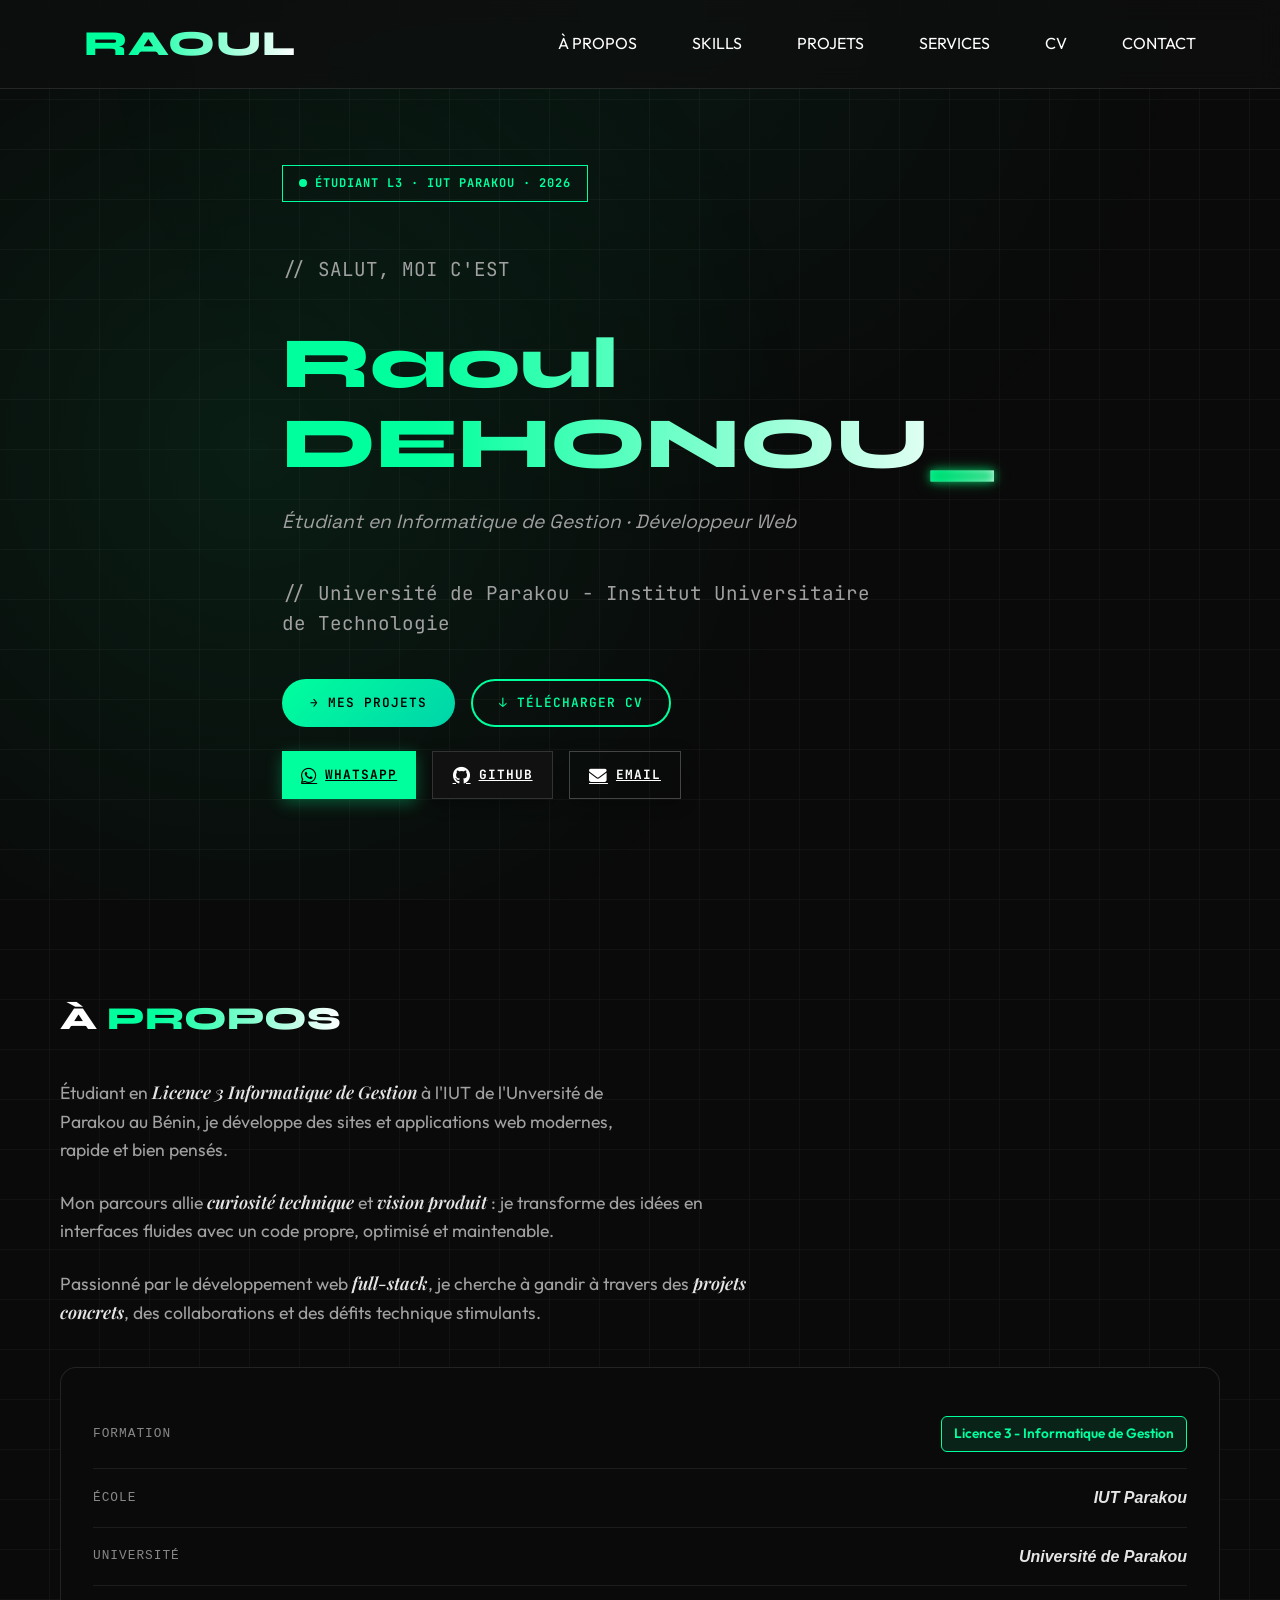
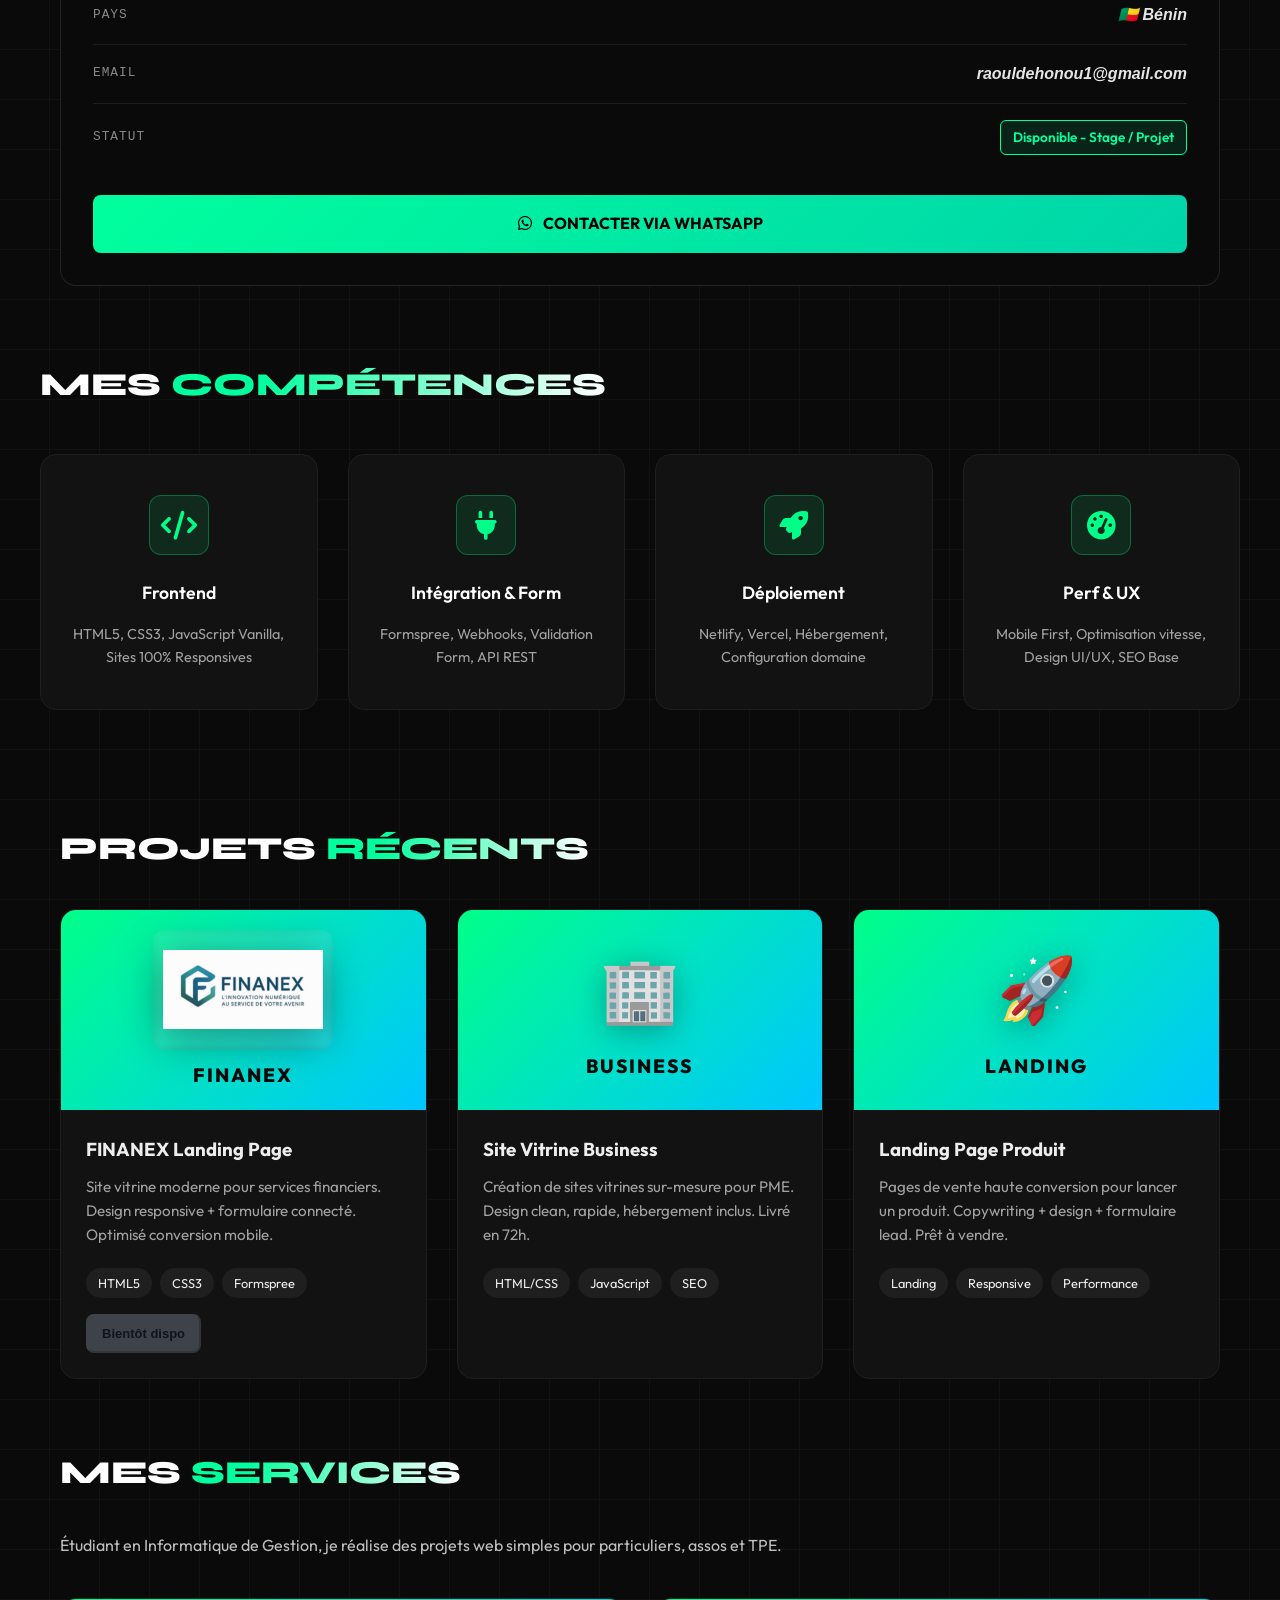
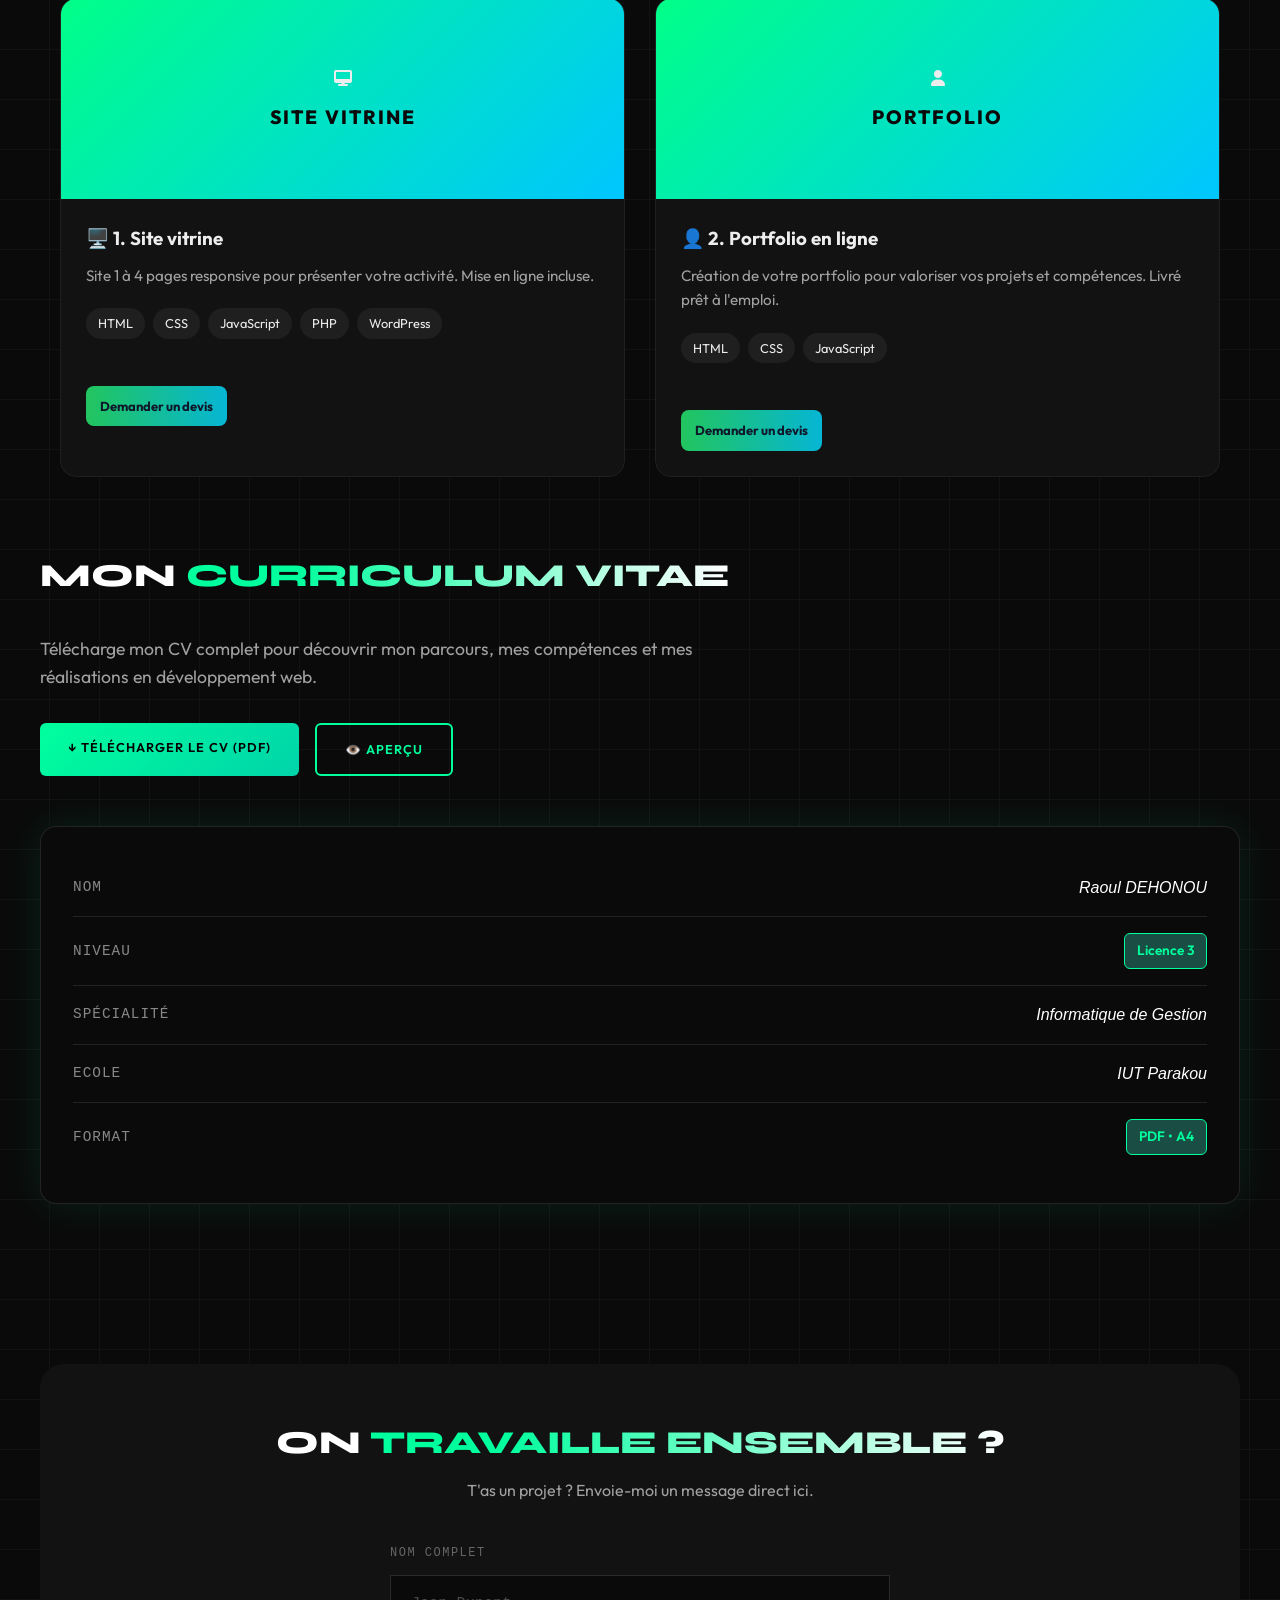
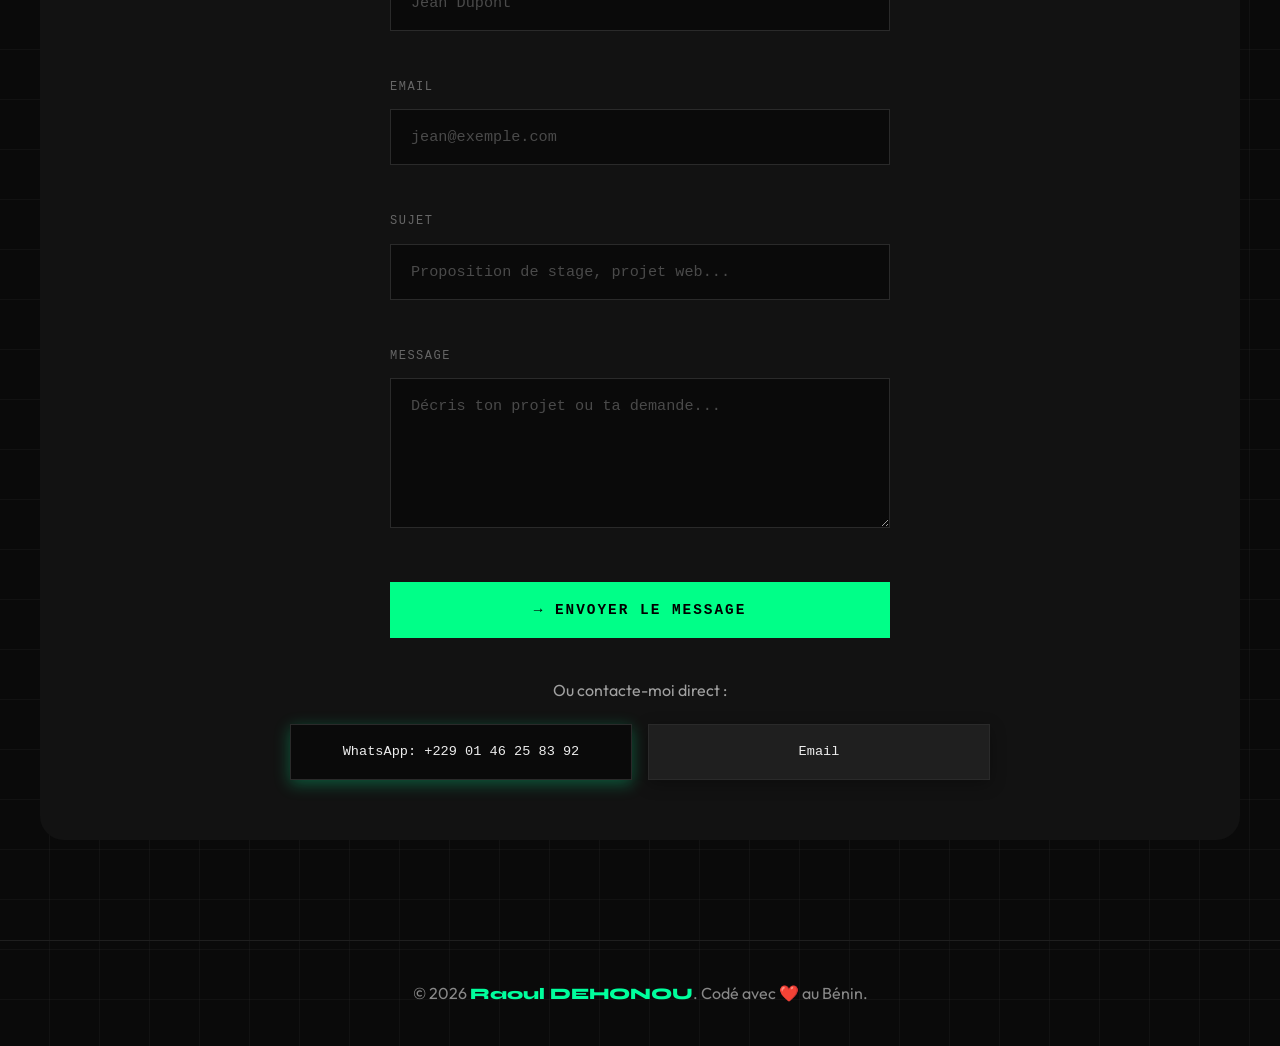
==== commit 8883d90f: "update service" ====
--- a/index.html
+++ b/index.html
@@ -180,7 +180,6 @@
 </head>
 <body>
     <div class="scroll-progress"></div>
-
     <nav>
         <div class="container">
           <div class="logo">RAOUL</div>
@@ -188,6 +187,7 @@
             <a href="#about">À PROPOS</a>
             <a href="#skills">SKILLS</a>
             <a href="#projects">PROJETS</a>
+            <a href="#services">SERVICES</a>
             <a href="#cv">CV</a>
             <a href="#contact">CONTACT</a>
           </div>
@@ -212,11 +212,12 @@
             <li><a href="#about">À PROPOS</a></li>
             <li><a href="#skills">SKILLS</a></li>
             <li><a href="#projects">PROJETS</a></li>
+            <li><a href="#services">SERVICES</a></li>
             <li><a href="#cv">CV</a></li>
             <li><a href="#contact">CONTACT</a></li>
         </ul>
 
-        <div class="nav-footer">
+    <div class="nav-footer">
             <a href="mailto:raouldehonou1@gmail.com" class="nav-contact-item">
                 <i class="fa-regular fa-envelope"></i>
                 <span>raouldehonou1@gmail.com</span>
@@ -227,281 +228,328 @@
             </a>
         </div>
     </div>
-  
-<section class="hero">
-    <div class="container">
-        <!-- BADGE VERT EN HAUT -->
-        <div class="hero-badge" data-aos="fade-down">
-            <span class="dot"></span>
-            ÉTUDIANT L3 · IUT PARAKOU · 2026
-        </div>
-
-        <!-- PETIT TEXTE -->
-        <p class="hero-intro" data-aos="fade-up">// SALUT, MOI C'EST</p>
+    
+    <section class="hero">
+        <div class="container">
+            <!-- BADGE VERT EN HAUT -->
+            <div class="hero-badge" data-aos="fade-down">
+                <span class="dot"></span>
+                ÉTUDIANT L3 · IUT PARAKOU · 2026
+            </div>
+
+            <!-- PETIT TEXTE -->
+            <p class="hero-intro" data-aos="fade-up">// SALUT, MOI C'EST</p>
+            
+            <!-- NOM + PRENOM -->
+            <h1 class="hero-name" data-aos="fade-up" data-aos-delay="100">
+                <span class="first-name">Raoul</span>
+                <span class="last-name">DEHONOU<span class="blink-slow">_</span></span>
+                <!-- <span class="last-name">DEHONOU</span> -->
+            </h1>
+
+            <!-- TITRE -->
+            <p class="hero-title" data-aos="fade-up" data-aos-delay="200">
+                Étudiant en Informatique de Gestion · Développeur Web
+            </p>
+
+            <!-- UNIVERSITÉ -->
+            <p class="hero-school" data-aos="fade-up" data-aos-delay="300">
+                // Université de Parakou - Institut Universitaire de Technologie
+            </p>
+
+            <!-- BOUTONS -->
+            <div class="hero-buttons" data-aos="fade-up" data-aos-delay="400">
+                <a href="#projects" class="btn btn-primary">→ MES PROJETS</a>
+                <a href="assets/CV - Raoul dhn.pdf" class="btn btn-outline" target="_blank" download="CV-Raoul-Dev-Frontend.pdf">↓ TÉLÉCHARGER CV</a>
+            </div>
+            
+            <div class="hero-socials" data-aos="fade-up" data-aos-delay="500">
+                <!-- WHATSAPP -->
+                <a href="https://wa.me/2290146258392" target="_blank" class="btn-social whatsapp">
+                    <i class="fab fa-whatsapp"></i> WHATSAPP
+                </a>
+                <!-- GITHUB  -->
+                <a href="https://github.com/raouldehonou" target="_blank" class="btn-social github">
+                    <i class="fab fa-github"></i> GITHUB
+                </a>
+                <!-- EMAIL -->
+                <a href="mailto:raouldehonou1@gmail.com" class="btn-social email">
+                    <i class="fas fa-envelope"></i> EMAIL
+                </a>
+            </div>
+
+        </div>
+    </section>
+
+    <section id="about" class="container">
+        <h2 data-aos="fade-up">À <span>propos</span></h2>
+
+        <p class="subtitle" style="margin-bottom: 1.5rem;" data-aos="fade-up" data-aos-delay="100">Étudiant en <em class="mot-vert">Licence 3 Informatique de Gestion</em> à l'IUT de l'Unversité de Parakou au Bénin, je développe des sites et applications web modernes, rapide
+        et bien pensés. </p>
+
+        <p style="max-width:700px;font-size:1.1rem;color:#A1A1A1; margin-bottom: 1.5rem;" data-aos="fade-up" data-aos-delay="200">
+        Mon parcours allie <em class="mot-vert">curiosité technique</em> et <em class="mot-vert">vision produit</em> : je transforme
+        des idées en interfaces fluides avec un code propre, optimisé et maintenable.
+        </p>
+
+        <p style="max-width:700px;font-size:1.1rem;color:#A1A1A1; margin-bottom: 1.5rem;" data-aos="fade-up" data-aos-delay="300">
+            Passionné par le développement web <em class="mot-vert">full-stack</em>,
+            je cherche à gandir à travers des <em class="mot-vert">projets concrets</em>,
+            des collaborations et des défits technique stimulants.
+        </p>
+
+        <!-- CARTE INFOS À PROPOS -->
+        <div class="about-card" data-aos="fade-up">
+        <div class="about-row">
+            <span class="about-label">FORMATION</span>
+            <span class="about-badge">Licence 3 - Informatique de Gestion</span>
+        </div>
+        <div class="about-row">
+            <span class="about-label">ÉCOLE</span>
+            <span class="about-value">IUT Parakou</span>
+        </div>
+        <div class="about-row">
+            <span class="about-label">UNIVERSITÉ</span>
+            <span class="about-value">Université de Parakou</span>
+        </div>
+        <div class="about-row">
+            <span class="about-label">PAYS</span>
+            <span class="about-value">🇧🇯 Bénin</span>
+        </div>
+        <div class="about-row">
+            <span class="about-label">EMAIL</span>
+            <span class="about-value">raouldehonou1@gmail.com</span>
+        </div>
+        <div class="about-row">
+            <span class="about-label">STATUT</span>
+            <span class="about-badge">Disponible - Stage / Projet</span>
+        </div>
         
-        <!-- NOM + PRENOM -->
-        <h1 class="hero-name" data-aos="fade-up" data-aos-delay="100">
-            <span class="first-name">Raoul</span>
-            <span class="last-name">DEHONOU<span class="blink-slow">_</span></span>
-            <!-- <span class="last-name">DEHONOU</span> -->
-        </h1>
-
-        <!-- TITRE -->
-        <p class="hero-title" data-aos="fade-up" data-aos-delay="200">
-            Étudiant en Informatique de Gestion · Développeur Web
+        <!-- BOUTON WHATSAPP VERT -->
+        <a href="https://wa.me/2290146258392" class="btn-whatsapp-about">
+            <i class="fab fa-whatsapp"></i> CONTACTER VIA WHATSAPP
+        </a>
+    </div>
+    </section>
+
+    <section id="skills" class="container">
+        <h2 data-aos="fade-up">Mes <span>Compétences</span></h2>
+        <div class="skills">
+        <div class="skill" data-aos="fade-up" data-aos-delay="0">
+            <div class="skill-icon">
+                <i class="fa-solid fa-code"></i>
+            </div>
+            <h3>Frontend</h3>
+            <p>HTML5, CSS3, JavaScript Vanilla, Sites 100% Responsives</p>
+        </div>
+        <div class="skill" data-aos="fade-up" data-aos-delay="100">
+            <div class="skill-icon">
+                <i class="fa-solid fa-plug"></i>
+            </div>
+            <h3>Intégration & Form</h3>
+            <p>Formspree, Webhooks, Validation Form, API REST</p>
+        </div>
+        <div class="skill" data-aos="fade-up" data-aos-delay="200">
+            <div class="skill-icon">
+                <i class="fa-solid fa-rocket"></i>
+            </div>
+            <h3>Déploiement</h3>
+            <p>Netlify, Vercel, Hébergement, Configuration domaine</p>
+        </div>
+        <div class="skill" data-aos="fade-up" data-aos-delay="300">
+            <div class="skill-icon">
+                <i class="fa-solid fa-gauge-high"></i>
+            </div>
+            <h3>Perf & UX</h3>
+            <p>Mobile First, Optimisation vitesse, Design UI/UX, SEO Base</p>
+        </div>
+    </div>
+
+        </div>
+    </section>
+
+    <section id="projects" class="container">
+        <h2 data-aos="fade-up">Projets <span>Récents</span></h2>
+        <div class="projects">
+                <div class="project" data-aos="fade-up" data-aos-delay="0">
+                    <div class="project-img">
+                        <img src="image/logo-finanex.jpg" alt="Logo Finanex" class="project-logo">
+                        <span class="project-label">FINANEX</span>
+                    </div>
+                    <div class="project-content">
+                        <h3>FINANEX Landing Page</h3>
+                        <p>Site vitrine moderne pour services financiers. Design responsive + formulaire connecté. Optimisé conversion mobile.</p>
+                        <span class="tag">HTML5</span><span class="tag">CSS3</span><span class="tag">Formspree</span>
+
+                    <button class="btn-visiter" disabled style="opacity:0.5; cursor:not-allowed;">
+                        <span>Bientôt dispo</span>
+                    </button>
+                </div>
+            </div>
+        
+             <div class="project" data-aos="fade-up" data-aos-delay="150">
+                <div class="project-img">
+                    <span class="project-emoji">🏢</span>
+                    <span class="project-label">BUSINESS</span>
+                </div>
+                <div class="project-content">
+                    <h3>Site Vitrine Business</h3>
+                    <p>Création de sites vitrines sur-mesure pour PME. Design clean, rapide, hébergement inclus. Livré en 72h.</p>
+                    <span class="tag">HTML/CSS</span><span class="tag">JavaScript</span><span class="tag">SEO</span>
+                </div>
+            </div>
+        
+            <div class="project" data-aos="fade-up" data-aos-delay="300">
+                <div class="project-img">
+                    <span class="project-emoji">🚀</span>
+                    <span class="project-label">LANDING</span>
+                </div>
+                <div class="project-content">
+                    <h3>Landing Page Produit</h3>
+                    <p>Pages de vente haute conversion pour lancer un produit. Copywriting + design + formulaire lead. Prêt à vendre.</p>
+                    <span class="tag">Landing</span><span class="tag">Responsive</span><span class="tag">Performance</span>
+                </div>
+            </div>
+        </div>
+    </section>
+
+    <!-- ===== SECTION SERVICES ===== -->
+    <section id="services" class="container">
+        <h2 data-aos="fade-up">Mes <span>Services</span></h2>
+        <p data-aos="fade-up" data-aos-delay="100" style="text-align: left; margin-bottom: 40px; opacity: 0.8;">
+            Étudiant en Informatique de Gestion, je réalise des projets web simples pour particuliers, assos et TPE.
         </p>
-
-        <!-- UNIVERSITÉ -->
-        <p class="hero-school" data-aos="fade-up" data-aos-delay="300">
-            // Université de Parakou - Institut Universitaire de Technologie
-        </p>
-
-        <!-- BOUTONS -->
-        <div class="hero-buttons" data-aos="fade-up" data-aos-delay="400">
-            <a href="#projects" class="btn btn-primary">→ MES PROJETS</a>
-            <a href="assets/CV - Raoul dhn.pdf" class="btn btn-outline" target="_blank" download="CV-Raoul-Dev-Frontend.pdf">↓ TÉLÉCHARGER CV</a>
-        </div>
         
-        <div class="hero-socials" data-aos="fade-up" data-aos-delay="500">
-            <!-- WHATSAPP -->
-            <a href="https://wa.me/2290146258392" target="_blank" class="btn-social whatsapp">
-                <i class="fab fa-whatsapp"></i> WHATSAPP
-            </a>
-            <!-- GITHUB  -->
-            <a href="https://github.com/raouldehonou" target="_blank" class="btn-social github">
-                <i class="fab fa-github"></i> GITHUB
-            </a>
-            <!-- EMAIL -->
-            <a href="mailto:raouldehonou1@gmail.com" class="btn-social email">
-                <i class="fas fa-envelope"></i> EMAIL
-            </a>
-        </div>
-
-    </div>
-</section>
-
-  <section id="about" class="container">
-    <h2 data-aos="fade-up">À <span>propos</span></h2>
-
-    <p class="subtitle" style="margin-bottom: 1.5rem;" data-aos="fade-up" data-aos-delay="100">Étudiant en <em class="mot-vert">Licence 3 Informatique de Gestion</em> à l'IUT de l'Unversité de Parakou au Bénin, je développe des sites et applications web modernes, rapide
-    et bien pensés. </p>
-
-    <p style="max-width:700px;font-size:1.1rem;color:#A1A1A1; margin-bottom: 1.5rem;" data-aos="fade-up" data-aos-delay="200">
-      Mon parcours allie <em class="mot-vert">curiosité technique</em> et <em class="mot-vert">vision produit</em> : je transforme
-      des idées en interfaces fluides avec un code propre, optimisé et maintenable.
-    </p>
-
-    <p style="max-width:700px;font-size:1.1rem;color:#A1A1A1; margin-bottom: 1.5rem;" data-aos="fade-up" data-aos-delay="300">
-        Passionné par le développement web <em class="mot-vert">full-stack</em>,
-        je cherche à gandir à travers des <em class="mot-vert">projets concrets</em>,
-        des collaborations et des défits technique stimulants.
-    </p>
-
-      <!-- CARTE INFOS À PROPOS -->
-    <div class="about-card" data-aos="fade-up">
-      <div class="about-row">
-          <span class="about-label">FORMATION</span>
-          <span class="about-badge">Licence 3 - Informatique de Gestion</span>
-      </div>
-      <div class="about-row">
-          <span class="about-label">ÉCOLE</span>
-          <span class="about-value">IUT Parakou</span>
-      </div>
-      <div class="about-row">
-          <span class="about-label">UNIVERSITÉ</span>
-          <span class="about-value">Université de Parakou</span>
-      </div>
-      <div class="about-row">
-          <span class="about-label">PAYS</span>
-          <span class="about-value">🇧🇯 Bénin</span>
-      </div>
-      <div class="about-row">
-          <span class="about-label">EMAIL</span>
-          <span class="about-value">raouldehonou1@gmail.com</span>
-      </div>
-      <div class="about-row">
-          <span class="about-label">STATUT</span>
-          <span class="about-badge">Disponible - Stage / Projet</span>
-      </div>
-    
-      <!-- BOUTON WHATSAPP VERT -->
-       <a href="https://wa.me/2290146258392" class="btn-whatsapp-about">
-          <i class="fab fa-whatsapp"></i> CONTACTER VIA WHATSAPP
-       </a>
-  </div>
-  </section>
-
-  <section id="skills" class="container">
-    <h2 data-aos="fade-up">Mes <span>Compétences</span></h2>
-    <div class="skills">
-    <div class="skill" data-aos="fade-up" data-aos-delay="0">
-        <div class="skill-icon">
-            <i class="fa-solid fa-code"></i>
-        </div>
-        <h3>Frontend</h3>
-        <p>HTML5, CSS3, JavaScript Vanilla, Sites 100% Responsives</p>
-    </div>
-    <div class="skill" data-aos="fade-up" data-aos-delay="100">
-        <div class="skill-icon">
-            <i class="fa-solid fa-plug"></i>
-        </div>
-        <h3>Intégration & Form</h3>
-        <p>Formspree, Webhooks, Validation Form, API REST</p>
-    </div>
-    <div class="skill" data-aos="fade-up" data-aos-delay="200">
-        <div class="skill-icon">
-            <i class="fa-solid fa-rocket"></i>
-        </div>
-        <h3>Déploiement</h3>
-        <p>Netlify, Vercel, Hébergement, Configuration domaine</p>
-    </div>
-    <div class="skill" data-aos="fade-up" data-aos-delay="300">
-        <div class="skill-icon">
-            <i class="fa-solid fa-gauge-high"></i>
-        </div>
-        <h3>Perf & UX</h3>
-        <p>Mobile First, Optimisation vitesse, Design UI/UX, SEO Base</p>
-    </div>
-</div>
-
-    </div>
-  </section>
-
-  <section id="projects" class="container">
-    <h2 data-aos="fade-up">Projets <span>Récents</span></h2>
-    <div class="projects">
-        <a href="https://finanex.infinityfreeapp.com" target="_blank" class="project-link">
+        <div class="projects">
+            <!-- Service 1 : Site vitrine -->
             <div class="project" data-aos="fade-up" data-aos-delay="0">
                 <div class="project-img">
-                     <img src="image/logo-finanex.jpg" alt="Logo Finanex" class="project-logo">
-                     <span class="project-label">FINANEX</span>
+                    <div class="project-icon">
+                        <i class="fas fa-desktop"></i>
+                    </div>
+                    <span class="project-label">SITE VITRINE</span>
                 </div>
                 <div class="project-content">
-                    <h3>FINANEX Landing Page</h3>
-                    <p>Site vitrine moderne pour services financiers. Design responsive + formulaire connecté. Optimisé conversion mobile.</p>
-                    <span class="tag">HTML5</span><span class="tag">CSS3</span><span class="tag">Formspree</span>
-
-                    <div class="btn-visiter">
-                        <span>Voir le projet</span>
-                        <svg width="20" height="20" viewBox="0 0 24 24" fill="none" stroke="currentColor">
-                            <path d="M7 17L17 7M17 7H7M17 7V17" stroke-width="2" stroke-linecap="round"/>
-                        </svg>
+                    <h3>🖥️ 1. Site vitrine</h3>
+                    <p>Site 1 à 4 pages responsive pour présenter votre activité. Mise en ligne incluse.</p>
+                    <div style="white-space: nowrap; overflow-x: auto; padding-bottom: 5px;">
+                        <span class="tag">HTML</span><span class="tag">CSS</span><span class="tag">JavaScript</span><span class="tag">PHP</span><span class="tag">WordPress</span>
                     </div>
-                </div>
-            </div>
-        </a>
-      
-     <div class="project" data-aos="fade-up" data-aos-delay="150">
-        <div class="project-img">
-        <span class="project-emoji">🏢</span>
-        <span class="project-label">BUSINESS</span>
-        </div>
-        <div class="project-content">
-          <h3>Site Vitrine Business</h3>
-          <p>Création de sites vitrines sur-mesure pour PME. Design clean, rapide, hébergement inclus. Livré en 72h.</p>
-          <span class="tag">HTML/CSS</span><span class="tag">JavaScript</span><span class="tag">SEO</span>
-        </div>
-      </div>
-      
-      <div class="project" data-aos="fade-up" data-aos-delay="300">
-        <div class="project-img">
-          <span class="project-emoji">🚀</span>
-          <span class="project-label">LANDING</span>
-        </div>
-        <div class="project-content">
-          <h3>Landing Page Produit</h3>
-          <p>Pages de vente haute conversion pour lancer un produit. Copywriting + design + formulaire lead. Prêt à vendre.</p>
-          <span class="tag">Landing</span><span class="tag">Responsive</span><span class="tag">Performance</span>
-        </div>
-      </div>
-    </div>
-  </section>
+                    <br>
+                    <a href="#contact" class="btn-visiter">
+                        <span>Demander un devis</span>
+                    </a>
+                </div>
+            </div>
+
+            <!-- Service 2 : Portfolio en ligne -->
+            <div class="project" data-aos="fade-up" data-aos-delay="100">
+                <div class="project-img">
+                    <div class="project-icon">
+                        <i class="fas fa-user"></i>
+                    </div>
+                    <span class="project-label">PORTFOLIO</span>
+                </div>
+                <div class="project-content">
+                    <h3>👤 2. Portfolio en ligne</h3>
+                    <p>Création de votre portfolio pour valoriser vos projets et compétences. Livré prêt à l'emploi.</p>
+                    <div style="white-space: nowrap; overflow-x: auto; padding-bottom: 5px;">
+                       <span class="tag">HTML</span><span class="tag">CSS</span><span class="tag">JavaScript</span>
+                    </div>
+                    <br>
+                    <a href="#contact" class="btn-visiter">
+                        <span>Demander un devis</span>
+                    </a>
+                </div>
+            </div>
+        </div>
+    </section>
 
   <!-- ===== SECTION CV ===== -->
-  <section id="cv" class="container">
-      <h2 data-aos="fade-up">Mon <span>curriculum vitae</span></h2>
-      <p class="subtitle" data-aos="fade-up" data-aos-delay="100" style="max-width:700px;font-size:1.1rem;color:#A1A1A1">
-          Télécharge mon CV complet pour découvrir mon parcours, mes 
-          compétences et mes réalisations en développement web.
-      </p>
-      <div data-aos="fade-up" data-aos-delay="200">
-          <div class="cv-buttons">
-              <a href="assets/CV - Raoul dhn.pdf" class="btn btn-primary" target="_blank">
-                  ↓ TÉLÉCHARGER LE CV (PDF)
-              </a>
-              <a href="assets/CV - Raoul dhn.pdf" class="btn btn-outline" target="_blank">
-                  👁️ APERÇU
-              </a>
-          </div>
-          <div class="cv-card">
-              <div class="cv-row">
-                  <span class="cv-label">NOM</span>
-                  <span class="cv-value">Raoul DEHONOU</span>
-              </div>
-              <div class="cv-row">
-                  <span class="cv-label">NIVEAU</span>
-                  <span class="cv-badge">Licence 3</span>
-              </div>
-              <div class="cv-row">
-                  <span class="cv-label">SPÉCIALITÉ</span>
-                  <span class="cv-value">Informatique de Gestion</span>
-              </div>
-              <div class="cv-row">
-                  <span class="cv-label">ECOLE</span>
-                  <span class="cv-value">IUT Parakou</span>
-              </div>
-              <div class="cv-row">
-                  <span class="cv-label">FORMAT</span>
-                  <span class="cv-badge">PDF • A4</span>
-              </div>
-          </div>
-      </div>
-  </section>
-
- <section id="contact" class="container">
-    <div class="contact" data-aos="zoom-in">
-        <h2 data-aos="fade-up">On <span>travaille ensemble ?</span></h2>
-        <p style="color: #A1A1A1; margin-bottom: 40px; text-align: center;" data-aos="fade-up" data-aos-delay="100">T'as un projet ? Envoie-moi un message direct ici.</p>
-        
-        <form class="contact-form" action="https://formspree.io/f/xgodzedz" method="POST" data-aos="fade-up" data-aos-delay="200">
-            <div class="form-group">
-                <label for="name">NOM COMPLET</label>
-                <input type="text" id="name" name="name" placeholder="Jean Dupont" required>
-            </div>
+    <section id="cv" class="container">
+        <h2 data-aos="fade-up">Mon <span>curriculum vitae</span></h2>
+        <p class="subtitle" data-aos="fade-up" data-aos-delay="100" style="max-width:700px;font-size:1.1rem;color:#A1A1A1">
+            Télécharge mon CV complet pour découvrir mon parcours, mes 
+            compétences et mes réalisations en développement web.
+        </p>
+        <div data-aos="fade-up" data-aos-delay="200">
+            <div class="cv-buttons">
+                <a href="assets/CV - Raoul dhn.pdf" class="btn btn-primary" target="_blank">
+                    ↓ TÉLÉCHARGER LE CV (PDF)
+                </a>
+                <a href="assets/CV - Raoul dhn.pdf" class="btn btn-outline" target="_blank">
+                    👁️ APERÇU
+                </a>
+            </div>
+            <div class="cv-card">
+                <div class="cv-row">
+                    <span class="cv-label">NOM</span>
+                    <span class="cv-value">Raoul DEHONOU</span>
+                </div>
+                <div class="cv-row">
+                    <span class="cv-label">NIVEAU</span>
+                    <span class="cv-badge">Licence 3</span>
+                </div>
+                <div class="cv-row">
+                    <span class="cv-label">SPÉCIALITÉ</span>
+                    <span class="cv-value">Informatique de Gestion</span>
+                </div>
+                <div class="cv-row">
+                    <span class="cv-label">ECOLE</span>
+                    <span class="cv-value">IUT Parakou</span>
+                </div>
+                <div class="cv-row">
+                    <span class="cv-label">FORMAT</span>
+                    <span class="cv-badge">PDF • A4</span>
+                </div>
+            </div>
+        </div>
+    </section>
+
+    <section id="contact" class="container">
+        <div class="contact" data-aos="zoom-in">
+            <h2 data-aos="fade-up">On <span>travaille ensemble ?</span></h2>
+            <p style="color: #A1A1A1; margin-bottom: 40px; text-align: center;" data-aos="fade-up" data-aos-delay="100">T'as un projet ? Envoie-moi un message direct ici.</p>
             
-            <div class="form-group">
-                <label for="email">EMAIL</label>
-                <input type="email" id="email" name="email" placeholder="jean@exemple.com" required>
-            </div>
-            
-            <div class="form-group">
-                <label for="sujet">SUJET</label>
-                <input type="text" id="sujet" name="sujet" placeholder="Proposition de stage, projet web..." required>
-            </div>
-            
-            <div class="form-group">
-                <label for="message">MESSAGE</label>
-                <textarea id="message" name="message" placeholder="Décris ton projet ou ta demande..." required rows="6"></textarea>
-            </div>
-            
-            <button type="submit" class="btn-submit">
-                → ENVOYER LE MESSAGE
-            </button>
-        </form>
-
-        <p style="color: #A1A1A1; margin: 40px 0 20px 0; text-align: center;" data-aos="fade-up" data-aos-delay="300">Ou contacte-moi direct :</p>
-        <div class="contact-btns" data-aos="fade-up" data-aos-delay="400">
-            <a href="https://wa.me/2290146258392" class="btn-contact whatsapp">WhatsApp: +229 01 46 25 83 92</a>
-            <a href="mailto:raouldehonou1@gmail.com" class="btn-contact email">Email</a>
-        </div>
-    </div>
-</section>
-
-  <footer>
-    <div class="container">
-      <p data-aos="fade-up">© 2026 <span class="nom-footer">Raoul DEHONOU</span>. Codé avec ❤️ au Bénin.</p>
-    </div>
-  </footer>
+            <form class="contact-form" action="https://formspree.io/f/xgodzedz" method="POST" data-aos="fade-up" data-aos-delay="200">
+                <div class="form-group">
+                    <label for="name">NOM COMPLET</label>
+                    <input type="text" id="name" name="name" placeholder="Jean Dupont" required>
+                </div>
+                
+                <div class="form-group">
+                    <label for="email">EMAIL</label>
+                    <input type="email" id="email" name="email" placeholder="jean@exemple.com" required>
+                </div>
+                
+                <div class="form-group">
+                    <label for="sujet">SUJET</label>
+                    <input type="text" id="sujet" name="sujet" placeholder="Proposition de stage, projet web..." required>
+                </div>
+                
+                <div class="form-group">
+                    <label for="message">MESSAGE</label>
+                    <textarea id="message" name="message" placeholder="Décris ton projet ou ta demande..." required rows="6"></textarea>
+                </div>
+                
+                <button type="submit" class="btn-submit">
+                    → ENVOYER LE MESSAGE
+                </button>
+            </form>
+
+            <p style="color: #A1A1A1; margin: 40px 0 20px 0; text-align: center;" data-aos="fade-up" data-aos-delay="300">Ou contacte-moi direct :</p>
+            <div class="contact-btns" data-aos="fade-up" data-aos-delay="400">
+                <a href="https://wa.me/2290146258392" class="btn-contact whatsapp">WhatsApp: +229 01 46 25 83 92</a>
+                <a href="mailto:raouldehonou1@gmail.com" class="btn-contact email">Email</a>
+            </div>
+        </div>
+    </section>
+
+    <footer>
+        <div class="container">
+        <p data-aos="fade-up">© 2026 <span class="nom-footer">Raoul DEHONOU</span>. Codé avec ❤️ au Bénin.</p>
+        </div>
+    </footer>
 
   <script src="https://unpkg.com/aos@2.3.1/dist/aos.js"></script>
   <script src="script.js"></script>
@@ -512,40 +560,40 @@
     });
   </script>
 
- <script>
-document.addEventListener('DOMContentLoaded', function() {
-    const burger = document.querySelector('.burger');
-    const mobileNav = document.querySelector('.mobile-nav');
-    const navClose = document.querySelector('.nav-close');
-    const navLinks = document.querySelectorAll('.mobile-nav ul li a');
-
-    function closeMenu(){
-        mobileNav.classList.remove('active');
-    }
-
-    function openMenu(){
-        mobileNav.classList.add('active');
-    }
-
-    if(burger && mobileNav){
-        burger.addEventListener('click', openMenu);
-    }
-
-    if(navClose){
-        navClose.addEventListener('click', closeMenu);
-    }
-
-    navLinks.forEach(link => {
-        link.addEventListener('click', closeMenu);
-    });
-
-    window.addEventListener('resize', () => {
-        if(window.innerWidth > 768){
-            closeMenu();
-        }
-    });
-});
-</script>
+    <script>
+        document.addEventListener('DOMContentLoaded', function() {
+            const burger = document.querySelector('.burger');
+            const mobileNav = document.querySelector('.mobile-nav');
+            const navClose = document.querySelector('.nav-close');
+            const navLinks = document.querySelectorAll('.mobile-nav ul li a');
+
+            function closeMenu(){
+                mobileNav.classList.remove('active');
+            }
+
+            function openMenu(){
+                mobileNav.classList.add('active');
+            }
+
+            if(burger && mobileNav){
+                burger.addEventListener('click', openMenu);
+            }
+
+            if(navClose){
+                navClose.addEventListener('click', closeMenu);
+            }
+
+            navLinks.forEach(link => {
+                link.addEventListener('click', closeMenu);
+            });
+
+            window.addEventListener('resize', () => {
+                if(window.innerWidth > 768){
+                    closeMenu();
+                }
+            });
+        });
+    </script>
 
 <script>
 window.addEventListener('scroll', () => {
--- a/style.css
+++ b/style.css
@@ -1847,6 +1847,37 @@
     box-shadow: 0 0 20px rgba(34, 197, 94, 0.6);
 }
 
+.btn-visiter:disabled {
+    background: #6b7280 !important;
+    cursor: not-allowed !important;
+    opacity: 0.6;
+}
+
+.btn-visiter:disabled:hover {
+    transform: none !important;
+    box-shadow: none !important;
+}
+
 .project:hover {
     border: 1px solid #22c55e;
-}+}
+.btn-visiter{
+    font-size: 13px;
+    text-transform: none;
+    white-space: nowrap;
+    padding: 10px 14px;
+    text-decoration: none;
+}
+
+#services{padding-top: 35px; margin-top: 40px;}
+/* 
+section{
+    position: relative;
+    z-index: 1;
+    isolation: isolate;
+}
+
+#about, #skills, #project{
+    z-index: 5;
+}
+ */
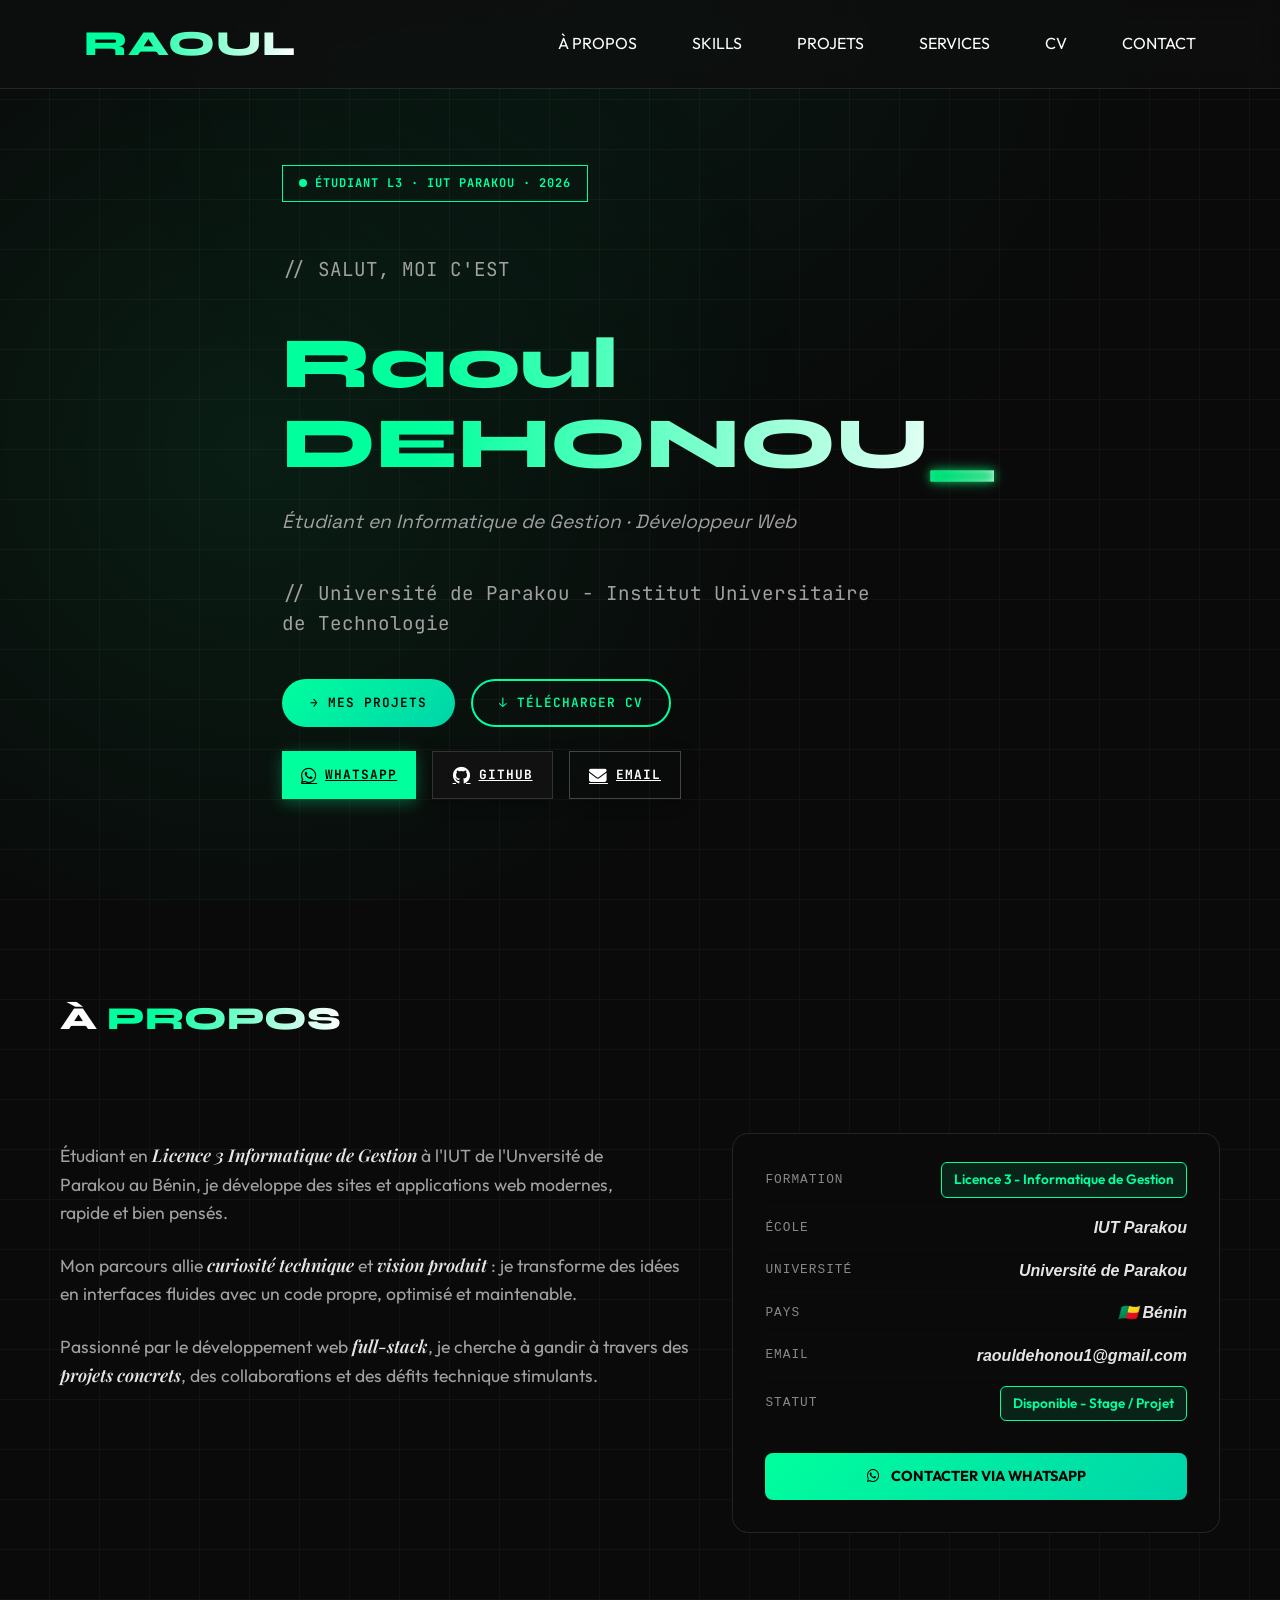
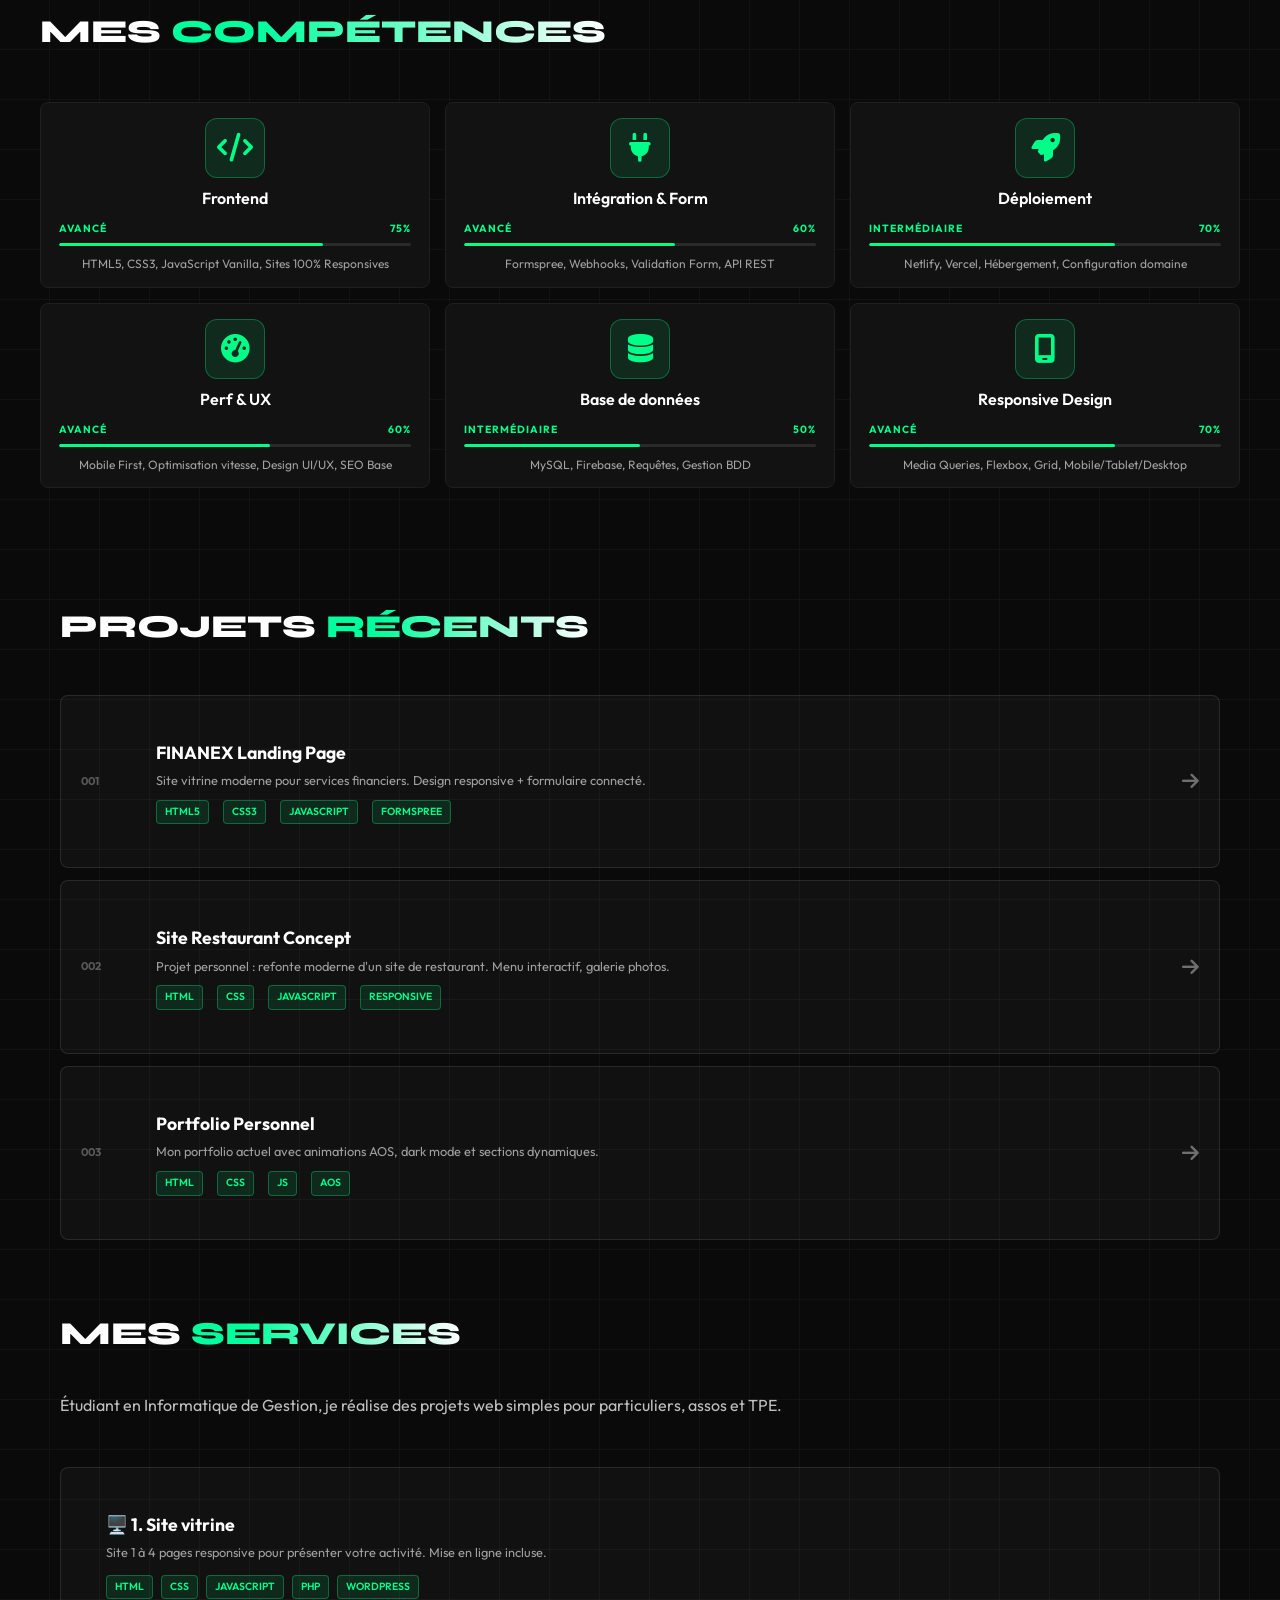
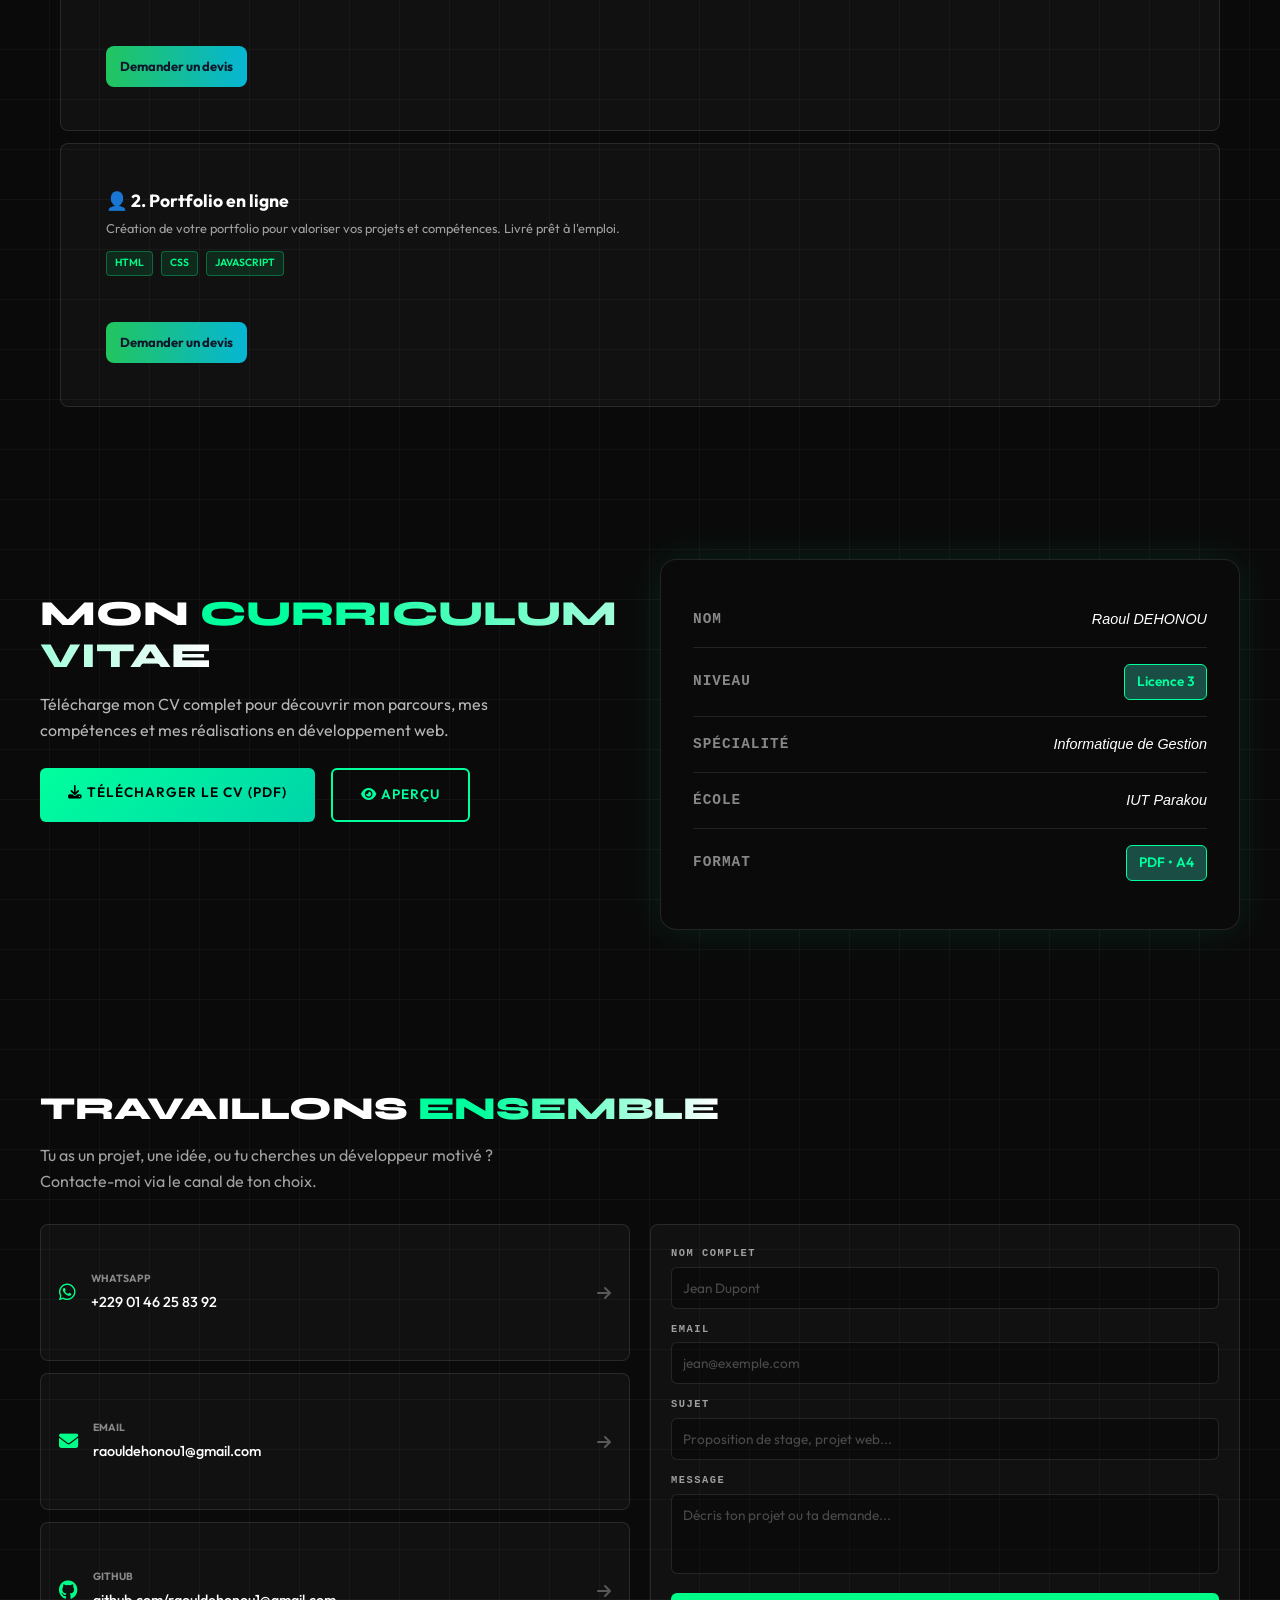
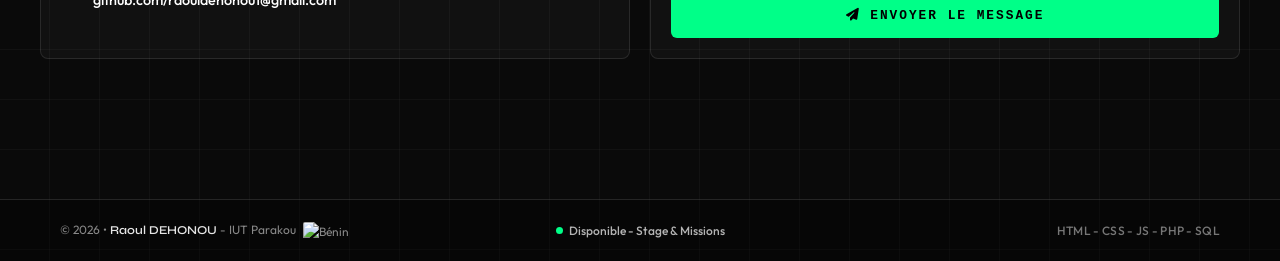
==== commit e130c564: "Fix sécu formulaire: ajout verif sujet + maxlength" ====
--- a/index.html
+++ b/index.html
@@ -284,133 +284,222 @@
     <section id="about" class="container">
         <h2 data-aos="fade-up">À <span>propos</span></h2>
 
-        <p class="subtitle" style="margin-bottom: 1.5rem;" data-aos="fade-up" data-aos-delay="100">Étudiant en <em class="mot-vert">Licence 3 Informatique de Gestion</em> à l'IUT de l'Unversité de Parakou au Bénin, je développe des sites et applications web modernes, rapide
-        et bien pensés. </p>
-
-        <p style="max-width:700px;font-size:1.1rem;color:#A1A1A1; margin-bottom: 1.5rem;" data-aos="fade-up" data-aos-delay="200">
-        Mon parcours allie <em class="mot-vert">curiosité technique</em> et <em class="mot-vert">vision produit</em> : je transforme
-        des idées en interfaces fluides avec un code propre, optimisé et maintenable.
-        </p>
-
-        <p style="max-width:700px;font-size:1.1rem;color:#A1A1A1; margin-bottom: 1.5rem;" data-aos="fade-up" data-aos-delay="300">
-            Passionné par le développement web <em class="mot-vert">full-stack</em>,
-            je cherche à gandir à travers des <em class="mot-vert">projets concrets</em>,
-            des collaborations et des défits technique stimulants.
-        </p>
-
-        <!-- CARTE INFOS À PROPOS -->
-        <div class="about-card" data-aos="fade-up">
-        <div class="about-row">
-            <span class="about-label">FORMATION</span>
-            <span class="about-badge">Licence 3 - Informatique de Gestion</span>
-        </div>
-        <div class="about-row">
-            <span class="about-label">ÉCOLE</span>
-            <span class="about-value">IUT Parakou</span>
-        </div>
-        <div class="about-row">
-            <span class="about-label">UNIVERSITÉ</span>
-            <span class="about-value">Université de Parakou</span>
-        </div>
-        <div class="about-row">
-            <span class="about-label">PAYS</span>
-            <span class="about-value">🇧🇯 Bénin</span>
-        </div>
-        <div class="about-row">
-            <span class="about-label">EMAIL</span>
-            <span class="about-value">raouldehonou1@gmail.com</span>
-        </div>
-        <div class="about-row">
-            <span class="about-label">STATUT</span>
-            <span class="about-badge">Disponible - Stage / Projet</span>
-        </div>
-        
-        <!-- BOUTON WHATSAPP VERT -->
-        <a href="https://wa.me/2290146258392" class="btn-whatsapp-about">
-            <i class="fab fa-whatsapp"></i> CONTACTER VIA WHATSAPP
-        </a>
-    </div>
+        <div class="about-grid">
+            <div class="about-text">
+                <p class="subtitle" style="margin-bottom: 1.5rem;" data-aos="fade-up" data-aos-delay="100">Étudiant en <em class="mot-vert">Licence 3 Informatique de Gestion</em> à l'IUT de l'Unversité de Parakou au Bénin, je développe des sites et applications web modernes, rapide
+                et bien pensés. </p>
+
+                <p style="max-width:700px;font-size:1.1rem;color:#A1A1A1; margin-bottom: 1.5rem;" data-aos="fade-up" data-aos-delay="200">
+                Mon parcours allie <em class="mot-vert">curiosité technique</em> et <em class="mot-vert">vision produit</em> : je transforme
+                des idées en interfaces fluides avec un code propre, optimisé et maintenable.
+                </p>
+
+                <p style="max-width:700px;font-size:1.1rem;color:#A1A1A1; margin-bottom: 1.5rem;" data-aos="fade-up" data-aos-delay="300">
+                    Passionné par le développement web <em class="mot-vert">full-stack</em>,
+                    je cherche à gandir à travers des <em class="mot-vert">projets concrets</em>,
+                    des collaborations et des défits technique stimulants.
+                </p>
+            </div>    
+
+            <!-- CARTE INFOS À PROPOS -->
+            <div class="about-card" data-aos="fade-up">
+            <div class="about-row">
+                <span class="about-label">FORMATION</span>
+                <span class="about-badge">Licence 3 - Informatique de Gestion</span>
+            </div>
+            <div class="about-row">
+                <span class="about-label">ÉCOLE</span>
+                <span class="about-value">IUT Parakou</span>
+            </div>
+            <div class="about-row">
+                <span class="about-label">UNIVERSITÉ</span>
+                <span class="about-value">Université de Parakou</span>
+            </div>
+            <div class="about-row">
+                <span class="about-label">PAYS</span>
+                <span class="about-value">🇧🇯 Bénin</span>
+            </div>
+            <div class="about-row">
+                <span class="about-label">EMAIL</span>
+                <span class="about-value">raouldehonou1@gmail.com</span>
+            </div>
+            <div class="about-row">
+                <span class="about-label">STATUT</span>
+                <span class="about-badge">Disponible - Stage / Projet</span>
+            </div>
+            
+            <!-- BOUTON WHATSAPP VERT -->
+            <a href="https://wa.me/2290146258392" class="btn-whatsapp-about">
+                <i class="fab fa-whatsapp"></i> CONTACTER VIA WHATSAPP
+            </a>
+            </div>
+        </div>   
     </section>
 
+
     <section id="skills" class="container">
-        <h2 data-aos="fade-up">Mes <span>Compétences</span></h2>
-        <div class="skills">
+    <h2 data-aos="fade-up">MES <span>COMPÉTENCES</span></h2>
+    
+    <div class="skills">
+        <!-- TES 4 CARTES ORIGINALES + BARRE DE PROGRESSION -->
         <div class="skill" data-aos="fade-up" data-aos-delay="0">
             <div class="skill-icon">
                 <i class="fa-solid fa-code"></i>
             </div>
             <h3>Frontend</h3>
+            <div class="skill-level">
+                <span>AVANCÉ</span>
+                <span>75%</span>
+            </div>
+            <div class="skill-bar">
+                <div class="skill-progress" style="width: 75%"></div>
+            </div>
             <p>HTML5, CSS3, JavaScript Vanilla, Sites 100% Responsives</p>
         </div>
+
         <div class="skill" data-aos="fade-up" data-aos-delay="100">
             <div class="skill-icon">
                 <i class="fa-solid fa-plug"></i>
             </div>
             <h3>Intégration & Form</h3>
+            <div class="skill-level">
+                <span>AVANCÉ</span>
+                <span>60%</span>
+            </div>
+            <div class="skill-bar">
+                <div class="skill-progress" style="width: 60%"></div>
+            </div>
             <p>Formspree, Webhooks, Validation Form, API REST</p>
         </div>
+
         <div class="skill" data-aos="fade-up" data-aos-delay="200">
             <div class="skill-icon">
                 <i class="fa-solid fa-rocket"></i>
             </div>
             <h3>Déploiement</h3>
+            <div class="skill-level">
+                <span>INTERMÉDIAIRE</span>
+                <span>70%</span>
+            </div>
+            <div class="skill-bar">
+                <div class="skill-progress" style="width: 70%"></div>
+            </div>
             <p>Netlify, Vercel, Hébergement, Configuration domaine</p>
         </div>
+
         <div class="skill" data-aos="fade-up" data-aos-delay="300">
             <div class="skill-icon">
                 <i class="fa-solid fa-gauge-high"></i>
             </div>
             <h3>Perf & UX</h3>
+            <div class="skill-level">
+                <span>AVANCÉ</span>
+                <span>60%</span>
+            </div>
+            <div class="skill-bar">
+                <div class="skill-progress" style="width: 60%"></div>
+            </div>
             <p>Mobile First, Optimisation vitesse, Design UI/UX, SEO Base</p>
         </div>
+
+        <!-- 2 NOUVELLES CARTES POUR FAIRE 6 -->
+        <div class="skill" data-aos="fade-up" data-aos-delay="400">
+            <div class="skill-icon">
+                <i class="fa-solid fa-database"></i>
+            </div>
+            <h3>Base de données</h3>
+            <div class="skill-level">
+                <span>INTERMÉDIAIRE</span>
+                <span>50%</span>
+            </div>
+            <div class="skill-bar">
+                <div class="skill-progress" style="width: 50%"></div>
+            </div>
+            <p>MySQL, Firebase, Requêtes, Gestion BDD</p>
+        </div>
+
+        <div class="skill" data-aos="fade-up" data-aos-delay="500">
+            <div class="skill-icon">
+                <i class="fa-solid fa-mobile-screen"></i>
+            </div>
+            <h3>Responsive Design</h3>
+            <div class="skill-level">
+                <span>AVANCÉ</span>
+                <span>70%</span>
+            </div>
+            <div class="skill-bar">
+                <div class="skill-progress" style="width: 70%"></div>
+            </div>
+            <p>Media Queries, Flexbox, Grid, Mobile/Tablet/Desktop</p>
+        </div>
     </div>
-
-        </div>
     </section>
 
+
     <section id="projects" class="container">
-        <h2 data-aos="fade-up">Projets <span>Récents</span></h2>
-        <div class="projects">
-                <div class="project" data-aos="fade-up" data-aos-delay="0">
-                    <div class="project-img">
-                        <img src="image/logo-finanex.jpg" alt="Logo Finanex" class="project-logo">
-                        <span class="project-label">FINANEX</span>
-                    </div>
-                    <div class="project-content">
-                        <h3>FINANEX Landing Page</h3>
-                        <p>Site vitrine moderne pour services financiers. Design responsive + formulaire connecté. Optimisé conversion mobile.</p>
-                        <span class="tag">HTML5</span><span class="tag">CSS3</span><span class="tag">Formspree</span>
-
-                    <button class="btn-visiter" disabled style="opacity:0.5; cursor:not-allowed;">
-                        <span>Bientôt dispo</span>
-                    </button>
-                </div>
-            </div>
-        
-             <div class="project" data-aos="fade-up" data-aos-delay="150">
-                <div class="project-img">
-                    <span class="project-emoji">🏢</span>
-                    <span class="project-label">BUSINESS</span>
-                </div>
-                <div class="project-content">
-                    <h3>Site Vitrine Business</h3>
-                    <p>Création de sites vitrines sur-mesure pour PME. Design clean, rapide, hébergement inclus. Livré en 72h.</p>
-                    <span class="tag">HTML/CSS</span><span class="tag">JavaScript</span><span class="tag">SEO</span>
-                </div>
-            </div>
-        
-            <div class="project" data-aos="fade-up" data-aos-delay="300">
-                <div class="project-img">
-                    <span class="project-emoji">🚀</span>
-                    <span class="project-label">LANDING</span>
-                </div>
-                <div class="project-content">
-                    <h3>Landing Page Produit</h3>
-                    <p>Pages de vente haute conversion pour lancer un produit. Copywriting + design + formulaire lead. Prêt à vendre.</p>
-                    <span class="tag">Landing</span><span class="tag">Responsive</span><span class="tag">Performance</span>
-                </div>
-            </div>
-        </div>
+    <h2 data-aos="fade-up">Projets <span>Récents</span></h2>
+    
+    <div class="projects">
+        <!-- PROJET 001 -->
+        <div class="project" data-aos="fade-up" data-aos-delay="0">
+            <div class="project-number">001</div>
+            
+            <div class="project-content">
+                <h3>FINANEX Landing Page</h3>
+                <p>Site vitrine moderne pour services financiers. Design responsive + formulaire connecté.</p>
+                <div class="project-tags">
+                    <span class="tag">HTML5</span>
+                    <span class="tag">CSS3</span>
+                    <span class="tag">JavaScript</span>
+                    <span class="tag">Formspree</span>
+                </div>
+            </div>
+            
+            <a href="#" class="project-link">
+                <i class="fa-solid fa-arrow-right"></i>
+            </a>
+        </div>
+
+        <!-- PROJET 002 -->
+        <div class="project" data-aos="fade-up" data-aos-delay="100">
+            <div class="project-number">002</div>
+            
+            <div class="project-content">
+                <h3>Site Restaurant Concept</h3>
+                <p>Projet personnel : refonte moderne d'un site de restaurant. Menu interactif, galerie photos.</p>
+                <div class="project-tags">
+                    <span class="tag">HTML</span>
+                    <span class="tag">CSS</span>
+                    <span class="tag">JavaScript</span>
+                    <span class="tag">Responsive</span>
+                </div>
+            </div>
+            
+            <a href="#" class="project-link">
+                <i class="fa-solid fa-arrow-right"></i>
+            </a>
+        </div>
+
+        <!-- PROJET 003 -->
+        <div class="project" data-aos="fade-up" data-aos-delay="200">
+            <div class="project-number">003</div>
+            
+            <div class="project-content">
+                <h3>Portfolio Personnel</h3>
+                <p>Mon portfolio actuel avec animations AOS, dark mode et sections dynamiques.</p>
+                <div class="project-tags">
+                    <span class="tag">HTML</span>
+                    <span class="tag">CSS</span>
+                    <span class="tag">JS</span>
+                    <span class="tag">AOS</span>
+                </div>
+            </div>
+            
+            <a href="#" class="project-link">
+                <i class="fa-solid fa-arrow-right"></i>
+            </a>
+        </div>
+    </div>
     </section>
 
     <!-- ===== SECTION SERVICES ===== -->
@@ -465,22 +554,29 @@
         </div>
     </section>
 
-  <!-- ===== SECTION CV ===== -->
+    <!-- ===== SECTION CV ===== -->
     <section id="cv" class="container">
-        <h2 data-aos="fade-up">Mon <span>curriculum vitae</span></h2>
-        <p class="subtitle" data-aos="fade-up" data-aos-delay="100" style="max-width:700px;font-size:1.1rem;color:#A1A1A1">
-            Télécharge mon CV complet pour découvrir mon parcours, mes 
-            compétences et mes réalisations en développement web.
-        </p>
-        <div data-aos="fade-up" data-aos-delay="200">
+    <div class="cv-wrapper" data-aos="fade-up">
+        
+        <!-- COLONNE GAUCHE : TEXTE + BOUTONS -->
+        <div class="cv-left">
+            <h2>Mon <span>Curriculum Vitae</span></h2>
+            <p class="cv-subtitle">
+                Télécharge mon CV complet pour découvrir mon parcours, mes compétences et mes réalisations en développement web.
+            </p>
+            
             <div class="cv-buttons">
                 <a href="assets/CV - Raoul dhn.pdf" class="btn btn-primary" target="_blank">
-                    ↓ TÉLÉCHARGER LE CV (PDF)
+                    <i class="fa-solid fa-download"></i> TÉLÉCHARGER LE CV (PDF)
                 </a>
                 <a href="assets/CV - Raoul dhn.pdf" class="btn btn-outline" target="_blank">
-                    👁️ APERÇU
+                    <i class="fa-solid fa-eye"></i> APERÇU
                 </a>
             </div>
+        </div>
+
+        <!-- COLONNE DROITE : CASE INFOS -->
+        <div class="cv-right">
             <div class="cv-card">
                 <div class="cv-row">
                     <span class="cv-label">NOM</span>
@@ -495,7 +591,7 @@
                     <span class="cv-value">Informatique de Gestion</span>
                 </div>
                 <div class="cv-row">
-                    <span class="cv-label">ECOLE</span>
+                    <span class="cv-label">ÉCOLE</span>
                     <span class="cv-value">IUT Parakou</span>
                 </div>
                 <div class="cv-row">
@@ -504,51 +600,106 @@
                 </div>
             </div>
         </div>
+    </div>
     </section>
 
+
     <section id="contact" class="container">
-        <div class="contact" data-aos="zoom-in">
-            <h2 data-aos="fade-up">On <span>travaille ensemble ?</span></h2>
-            <p style="color: #A1A1A1; margin-bottom: 40px; text-align: center;" data-aos="fade-up" data-aos-delay="100">T'as un projet ? Envoie-moi un message direct ici.</p>
-            
-            <form class="contact-form" action="https://formspree.io/f/xgodzedz" method="POST" data-aos="fade-up" data-aos-delay="200">
+        <h2 data-aos="fade-up" style="text-align: left;">Travaillons <span>ensemble</span></h2>
+        <p style="color: #A1A1A1; margin-bottom: 30px; text-align: left;" data-aos="fade-up" data-aos-delay="100">
+            Tu as un projet, une idée, ou tu cherches un développeur motivé ?<br>
+            Contacte-moi via le canal de ton choix.
+        </p>
+
+        <div class="contact-wrapper" data-aos="fade-up" data-aos-delay="200">
+            
+            <!-- COLONNE GAUCHE : CANAUX DE CONTACT -->
+            <div class="contact-left">
+                <a href="https://wa.me/2290146258392" class="contact-item" target="_blank">
+                    <div class="contact-icon"><i class="fa-brands fa-whatsapp"></i></div>
+                    <div class="contact-info">
+                        <span class="contact-label">WHATSAPP</span>
+                        <span class="contact-value">+229 01 46 25 83 92</span>
+                    </div>
+                    <i class="fa-solid fa-arrow-right contact-arrow"></i>
+                </a>
+
+                <a href="mailto:raouldehonou1@gmail.com" class="contact-item">
+                    <div class="contact-icon"><i class="fa-solid fa-envelope"></i></div>
+                    <div class="contact-info">
+                        <span class="contact-label">EMAIL</span>
+                        <span class="contact-value">raouldehonou1@gmail.com</span>
+                    </div>
+                    <i class="fa-solid fa-arrow-right contact-arrow"></i>
+                </a>
+
+                <a href="https://github.com/raouldehonou" class="contact-item" target="_blank">
+                    <div class="contact-icon"><i class="fa-brands fa-github"></i></div>
+                    <div class="contact-info">
+                        <span class="contact-label">GITHUB</span>
+                        <span class="contact-value">github.com/raouldehonou1@gmail.com</span>
+                    </div>
+                    <i class="fa-solid fa-arrow-right contact-arrow"></i>
+                </a>
+            </div>
+
+            <!-- COLONNE DROITE : FORMULAIRE COMPACT -->
+            <form class="contact-form" action="https://formspree.io/f/xgodzedz" method="POST" id="contact-form">
+
+                <!-- Anti-spam Formspree -->
+                <input type="text" name="_gotcha" style="display:none !important" tabindex="-1" autocomplete="off">
+                <input type="hidden" name="_subject" value="Nouveau message portfolio">
+
                 <div class="form-group">
                     <label for="name">NOM COMPLET</label>
-                    <input type="text" id="name" name="name" placeholder="Jean Dupont" required>
+                    <input type="text" id="name" name="name" placeholder="Jean Dupont" required maxlength="50">
                 </div>
                 
                 <div class="form-group">
                     <label for="email">EMAIL</label>
-                    <input type="email" id="email" name="email" placeholder="jean@exemple.com" required>
+                    <input type="email" id="email" name="email" placeholder="jean@exemple.com" required maxlength="100">
                 </div>
                 
                 <div class="form-group">
                     <label for="sujet">SUJET</label>
-                    <input type="text" id="sujet" name="sujet" placeholder="Proposition de stage, projet web..." required>
+                    <input type="text" id="sujet" name="sujet" placeholder="Proposition de stage, projet web..." required maxlength="100">
                 </div>
                 
                 <div class="form-group">
                     <label for="message">MESSAGE</label>
-                    <textarea id="message" name="message" placeholder="Décris ton projet ou ta demande..." required rows="6"></textarea>
+                    <textarea id="message" name="message" placeholder="Décris ton projet ou ta demande..." required rows="3" maxlength="1000"></textarea>
                 </div>
                 
-                <button type="submit" class="btn-submit">
-                    → ENVOYER LE MESSAGE
+                <button type="submit" class="btn-submit" id="submit-btn">
+                    <i class="fa-solid fa-paper-plane"></i> ENVOYER LE MESSAGE
                 </button>
             </form>
 
-            <p style="color: #A1A1A1; margin: 40px 0 20px 0; text-align: center;" data-aos="fade-up" data-aos-delay="300">Ou contacte-moi direct :</p>
-            <div class="contact-btns" data-aos="fade-up" data-aos-delay="400">
-                <a href="https://wa.me/2290146258392" class="btn-contact whatsapp">WhatsApp: +229 01 46 25 83 92</a>
-                <a href="mailto:raouldehonou1@gmail.com" class="btn-contact email">Email</a>
-            </div>
         </div>
     </section>
 
     <footer>
-        <div class="container">
-        <p data-aos="fade-up">© 2026 <span class="nom-footer">Raoul DEHONOU</span>. Codé avec ❤️ au Bénin.</p>
-        </div>
+    <div class="container">
+        <div class="footer-wrapper" data-aos="fade-up">
+        
+        <!-- GAUCHE : COPYRIGHT -->
+        <div class="footer-left">
+            <p>© 2026  •  <span class="nom-footer">Raoul DEHONOU</span> - IUT Parakou <img src="https://flagcdn.com/16x12/bj.png" alt="Bénin" class="flag-bj"></p>
+        </div>
+
+        <!-- MILIEU : DISPONIBILITÉ -->
+        <div class="footer-center">
+            <span class="status-dot"></span>
+            <span class="status-text">Disponible - Stage & Missions</span>
+        </div>
+
+        <!-- DROITE : TECHNOS -->
+        <div class="footer-right">
+            <span>HTML - CSS - JS - PHP - SQL</span>
+        </div>
+
+        </div>
+    </div>
     </footer>
 
   <script src="https://unpkg.com/aos@2.3.1/dist/aos.js"></script>
@@ -616,6 +767,60 @@
 });
 </script>
 
+<script>
+document.addEventListener('DOMContentLoaded', () => {
+    const skills = document.querySelectorAll('.skill-progress');
+    
+    const observer = new IntersectionObserver((entries) => {
+        entries.forEach(entry => {
+            if(entry.isIntersecting) {
+                const width = entry.target.getAttribute('data-width');
+                entry.target.style.width = width;
+            }
+        });
+    });
+    
+    skills.forEach(skill => {
+        const width = skill.style.width;
+        skill.setAttribute('data-width', width);
+        skill.style.width = '0%';
+        observer.observe(skill);
+    });
+});
+</script>
+
+<script>
+// === PROTECTION FORMULAIRE ===
+const form = document.getElementById('contact-form');
+const submitBtn = document.getElementById('submit-btn');
+form.addEventListener('submit', function(e) {
+    const name = this.name.value.trim();
+    const email = this.email.value.trim();
+    const sujet = this.sujet.value.trim();
+    const msg = this.message.value.trim();
+    const regex = /<script|http:\/\/|https:\/\/|www\.|\.ru|\.cn|\.xyz|viagra|casino|xxx/i;
+    if (regex.test(msg) || regex.test(name) || regex.test(sujet)) {
+        e.preventDefault();
+        alert('Message suspect détecté 🚫');
+        return;
+    }
+    const now = Date.now();
+    if (!form.dataset.startTime || now - form.dataset.startTime < 3000) {
+        e.preventDefault();
+        alert('Attends 3s avant d\'envoyer chef 😅');
+        form.dataset.startTime = now;
+        return;
+    }
+    
+    submitBtn.disabled = true;
+    submitBtn.textContent = 'Envoi...';
+});
+form.addEventListener('focusin', function() {
+    if (!this.dataset.startTime) {
+        this.dataset.startTime = Date.now();
+    }
+});
+</script>
 
 </body>
 </html>
--- a/style.css
+++ b/style.css
@@ -490,6 +490,7 @@
     padding: 32px;
     margin-top: 40px;
     transition: all 0.3s ease;
+    padding-top: 20px;
 }
 
 .about-card:hover{
@@ -499,11 +500,11 @@
 
 /* LIGNES INFOS */
 .about-row{
+    padding: 8px 0;
     display: flex;
     justify-content: space-between;
     align-items: center;
-    padding: 16px 0;
-    border-bottom: 1px solid rgba(255,255,255,0.08);
+    border-bottom: 1px solid rgba(255,255,255,0.01);
 }
 
 .about-row:last-of-type{
@@ -514,7 +515,7 @@
 /* LABELS GRIS */
 .about-label{
     color: #888888;
-    font-size: 0.8rem;
+    font-size: 0.75rem;
     text-transform: uppercase;
     letter-spacing: 1px;
     font-family: 'Space Mono', monospace; /* ← Garde ta police mono */
@@ -545,13 +546,14 @@
     background: linear-gradient(135deg, #00ff9d, #00d4aa);
     color: #000000;
     text-align: center;
-    padding: 16px;
+    padding: 12px;
     border-radius: 8px;
     font-weight: 700;
     text-transform: uppercase;
     text-decoration: none;
     transition: all 0.3s ease;
-    margin-top: 16px;
+    margin-top: 15px;
+    font-size: 0.9rem;
 }
 
 .btn-whatsapp-about:hover{
@@ -948,7 +950,7 @@
     .skills{ grid-template-columns: 1fr; }
 }
 
-/* ===== FORMULAIRE CONTACT STYLE OSIAX ===== */
+/* ===== FORMULAIRE CONTACT ===== */
 #contact{
     padding: 80px 0 100px 0;
 }
@@ -1337,7 +1339,7 @@
   .about-card {
     width: 100% !important;
     margin: 0 !important;
-    padding: 20px 16px !important;
+    padding: 20px 25px !important;
     box-sizing: border-box !important;
   }
 
@@ -1376,7 +1378,7 @@
   .about-value, .about-badge {
     text-align: right !important;
     margin-left: auto !important;
-    font-size: 14px !important;
+    font-size: 0.85rem !important;
   }
 
   .about-badge {
@@ -1870,14 +1872,608 @@
 }
 
 #services{padding-top: 35px; margin-top: 40px;}
-/* 
-section{
+
+.about-grid{
+    display: flex;
+    gap: 40px;
+    align-items: flex-start;
+    margin-top: 25px;
+    padding-top: 15px;
+}
+.about-text{
+    flex: 1.5;
+    display: flex;
+    flex-direction: column;
+    justify-content: space-between;
+    padding-top:20px;
+    transform: translateY(28px);
+}
+.about-card{
+    flex: 1;
+    min-width: 300px;
+}
+@media(max-width: 768px){
+    .about-grid{
+        flex-direction: column;
+    }
+}
+
+/* === GRILLE 3 COLONNES COMME CHEZ TON AMI === */
+.skills {
+    display: grid;
+    grid-template-columns: repeat(3, 1fr);
+    gap: 15px;
+    margin-top: 3rem;
+}
+.skill{
+    padding: 15px 18px;
+    border-radius: 8px;
+}
+.skill-icon{
+    font-size: 1.5rem;
+    margin-bottom: 8px;
+}
+.skill h3{
+    font-size: 1rem;
+    margin-bottom: 8px;
+}
+
+/* === BARRE DE PROGRESSION DANS TES CARTES === */
+.skill-level {
+    display: flex;
+    justify-content: space-between;
+    font-size: 0.65rem;
+    font-weight: 700;
+    color: #00ff88; /* Change avec ta couleur verte */
+    margin-top: 10px;
+    text-transform: uppercase;
+    letter-spacing: 1px;
+}
+
+.skill-bar {
+    width: 100%;
+    height: 3px;
+    background: rgba(255,255,255,0.1);
+    border-radius: 2px;
+    margin-top: 5px;
+    overflow: hidden;
+    margin-bottom: 10px;
+}
+.skill p{
+    font-size: 0.75rem;
+    line-height: 1.3;
+}
+
+.skill-progress {
+    height: 100%;
+    background: #00ff88; /* Ta couleur verte */
+    border-radius: 2px;
+    width: 0%;
+    transition: width 1.5s ease;
+}
+
+/* === RESPONSIVE === */
+@media (max-width: 768px) {
+    .skills {
+        grid-template-columns: 1fr; 
+    }
+}
+
+@media (min-width: 769px) and (max-width: 1024px) {
+    .skills {
+        grid-template-columns: repeat(2, 1fr); 
+    }
+}
+
+
+/* === SECTION PROJETS STYLE LISTE === */
+.projects {
+    display: flex;
+    flex-direction: column;
+    gap: 12px; /* Espace entre les lignes */
+    margin-top: 3rem;
+}
+
+.project {
+    display: flex;
+    align-items: center;
+    background: rgba(255,255,255,0.03);
+    border: 1px solid rgba(255,255,255,0.1);
+    border-radius: 8px;
+    padding: 18px 20px; /* Compact */
+    transition: 0.3s;
     position: relative;
-    z-index: 1;
-    isolation: isolate;
-}
-
-#about, #skills, #project{
-    z-index: 5;
-}
- */
+}
+
+.project:hover {
+    border-color: #00ff88; /* Ta couleur verte */
+    transform: translateX(5px);
+}
+
+.project-number {
+    font-size: 0.7rem;
+    font-weight: 700;
+    color: rgba(255,255,255,0.3);
+    margin-right: 20px;
+    min-width: 30px;
+}
+
+.project-content {
+    flex: 1;
+}
+
+.project-content h3 {
+    font-size: 1.1rem;
+    color: #fff;
+    margin-bottom: 5px;
+}
+
+.project-content p {
+    font-size: 0.8rem;
+    color: rgba(255,255,255,0.6);
+    margin-bottom: 10px;
+    line-height: 1.4;
+}
+
+.project-tags {
+    display: flex;
+    flex-wrap: wrap;
+    gap: 6px;
+}
+
+.tag {
+    font-size: 0.65rem;
+    font-weight: 600;
+    color: #00ff88; /* Tags verts comme chez ton ami */
+    background: rgba(0,255,136,0.1);
+    border: 1px solid rgba(0,255,136,0.3);
+    padding: 3px 8px;
+    border-radius: 4px;
+    text-transform: uppercase;
+}
+
+.project-link {
+    color: rgba(255,255,255,0.4);
+    font-size: 1.2rem;
+    margin-left: 20px;
+    transition: 0.3s;
+}
+
+.project:hover .project-link {
+    color: #00ff88;
+    transform: translateX(5px);
+}
+
+/* === SUPPRIME L'ANCIEN STYLE === */
+.project-img {
+    display: none; /* On cache le logo/image */
+}
+
+/* === RESPONSIVE MOBILE === */
+@media (max-width: 768px) {
+    .project {
+        flex-wrap: wrap;
+        padding: 15px;
+    }
+    
+    .project-number {
+        width: 100%;
+        margin-bottom: 8px;
+    }
+    
+    .project-link {
+        position: absolute;
+        top: 15px;
+        right: 15px;
+    }
+}
+
+/* === SECTION CV STYLE À PROPOS === */
+.cv-wrapper {
+    display: grid;
+    grid-template-columns: 1fr 1fr; /* 2 colonnes 50/50 */
+    gap: 40px;
+    align-items: center;
+    margin-top: 3rem;
+}
+
+.cv-left h2 {
+    font-size: 2.2rem;
+    margin-bottom: 15px;
+}
+
+.cv-left h2 span {
+    color: #00ff88; /* Ta couleur verte */
+}
+
+.cv-subtitle {
+    font-size: 1rem;
+    color: rgba(255,255,255,0.7);
+    line-height: 1.6;
+    margin-bottom: 25px;
+    max-width: 500px;
+}
+
+.cv-buttons {
+    display: flex;
+    gap: 15px;
+    flex-wrap: wrap;
+}
+
+.cv-buttons .btn {
+    padding: 12px 20px;
+    font-size: 0.85rem;
+    font-weight: 600;
+}
+
+/* === CASE INFOS DROITE === */
+.cv-card {
+    background: rgba(255,255,255,0.03);
+    border: 1px solid rgba(255,255,255,0.1);
+    border-radius: 12px;
+    padding: 25px;
+}
+
+.cv-row {
+    display: flex;
+    justify-content: space-between;
+    align-items: center;
+    padding: 12px 0;
+    border-bottom: 1px solid rgba(255,255,255,0.08);
+}
+
+.cv-row:last-child {
+    border-bottom: none;
+}
+
+.cv-label {
+    font-size: 0.75rem;
+    font-weight: 600;
+    color: rgba(255,255,255,0.5);
+    text-transform: uppercase;
+    letter-spacing: 0.5px;
+}
+
+.cv-value {
+    font-size: 0.9rem;
+    font-weight: 600;
+    color: #fff;
+}
+
+.cv-badge {
+    font-size: 0.75rem;
+    font-weight: 600;
+    color: #00ff88;
+    background: rgba(0,255,136,0.1);
+    border: 1px solid rgba(0,255,136,0.3);
+    padding: 4px 10px;
+    border-radius: 6px;
+}
+
+/* === RESPONSIVE MOBILE === */
+@media (max-width: 968px) {
+    .cv-wrapper {
+        grid-template-columns: 1fr; /* 1 colonne sur mobile */
+        gap: 30px;
+    }
+    
+    .cv-buttons {
+        flex-direction: column;
+    }
+    
+    .cv-buttons .btn {
+        width: 100%;
+        text-align: center;
+    }
+}
+
+.form-group input:focus,
+.form-group textarea:focus {
+    outline: none;
+    border-color: #00ff88;
+}
+
+.btn-submit:hover {
+    background: #00e67a;
+}
+
+/* === SECTION CONTACT FINALE === */
+#contact {
+    padding: 80px 0;
+}
+
+#contact .container {
+    padding-left: 20px;  /* Même padding que À Propos */
+    padding-right: 20px; /* Même padding que À Propos */
+}
+
+#contact h2 {
+    text-align: left;
+    margin-bottom: 15px;
+}
+
+#contact p {
+    text-align: left;
+    margin-bottom: 30px;
+    color: #A1A1A1;
+}
+
+.contact-wrapper {
+    display: grid;
+    grid-template-columns: 1fr 1fr; /* 50/50 STRICT */
+    gap: 20px; 
+    align-items: stretch;
+    width: 100%;
+}
+
+.contact-left,
+.contact-form {
+    width: 100%;
+    min-width: 0;
+    box-sizing: border-box; /* Compte les bordures dans la largeur */
+}
+
+.contact-left {
+    display: flex;
+    flex-direction: column;
+    gap: 12px;
+    justify-content: space-between;
+}
+
+.contact-item {
+    display: flex;
+    align-items: center;
+    background: rgba(255,255,255,0.03);
+    border: 1px solid rgba(255,255,255,0.1);
+    border-radius: 8px;
+    padding: 0 18px;
+    text-decoration: none;
+    transition: 0.3s;
+    flex: 1;
+    min-height: 70px;
+    width: 100%; /* Force 100% */
+    box-sizing: border-box;
+}
+
+.contact-item:hover {
+    border-color: #00ff88;
+    transform: translateX(3px);
+}
+
+.contact-icon {
+    font-size: 1.2rem;
+    color: #00ff88;
+    margin-right: 15px;
+}
+
+.contact-info {
+    flex: 1;
+    display: flex;
+    flex-direction: column;
+    gap: 3px;
+}
+
+.contact-label {
+    font-size: 0.65rem;
+    font-weight: 700;
+    color: rgba(255,255,255,0.5);
+    text-transform: uppercase;
+}
+
+.contact-value {
+    font-size: 0.9rem;
+    color: #fff;
+    font-weight: 500;
+}
+
+.contact-arrow {
+    color: rgba(255,255,255,0.3);
+}
+
+.contact-form {
+    background: rgba(255,255,255,0.03);
+    border: 1px solid rgba(255,255,255,0.1);
+    border-radius: 8px;
+    padding: 20px;
+    display: flex;
+    flex-direction: column;
+    gap: 12px;
+}
+
+.form-group {
+    margin: 0;
+    width: 100%;
+}
+
+.form-group label {
+    display: block;
+    font-size: 0.65rem;
+    font-weight: 700;
+    color: rgba(255,255,255,0.6);
+    text-transform: uppercase;
+    margin-bottom: 5px;
+}
+
+.form-group input,
+.form-group textarea {
+    width: 100%;
+    background: rgba(0,0,0,0.3);
+    border: 1px solid rgba(255,255,255,0.1);
+    border-radius: 6px;
+    padding: 11px;
+    color: #fff;
+    font-size: 0.85rem;
+    font-family: inherit;
+    box-sizing: border-box; /* Important pour pas déborder */
+}
+
+.form-group input {
+    height: 42px;
+}
+
+.form-group textarea {
+    resize: none;
+    flex: 1;
+    min-height: 80px;
+}
+
+.btn-submit {
+    width: 100%;
+    background: #00ff88;
+    color: #000;
+    border: none;
+    border-radius: 6px;
+    padding: 12px;
+    font-weight: 700;
+    font-size: 0.8rem;
+    cursor: pointer;
+    text-transform: uppercase;
+    height: 45px;
+    box-sizing: border-box;
+}
+
+/* === RESPONSIVE MOBILE === */
+@media (max-width: 768px) {
+    #contact .container {
+        padding-left: 15px;  /* Réduit sur mobile */
+        padding-right: 15px;
+    }
+    
+    #contact h2, #contact p {
+        text-align: center;
+    }
+    
+    .contact-wrapper {
+        grid-template-columns: 1fr; /* 1 colonne = full width */
+        gap: 15px;
+    }
+    
+    .contact-left {
+        order: 1;
+    }
+    
+    .contact-form {
+        order: 2;
+    }
+    
+    .contact-item {
+        min-height: 65px;
+    }
+}
+
+
+footer {
+    background: rgba(0,0,0,0.3);
+    border-top: 1px solid rgba(255,255,255,0.1);
+    padding: 20px 0; /* Réduit */
+    margin-top: 60px;
+}
+
+.footer-wrapper {
+    display: grid;
+    grid-template-columns: 1fr auto 1fr;
+    align-items: center;
+    gap: 20px;
+    font-size: 0.75rem; /* Police réduite comme tu veux */
+    color: rgba(255,255,255,0.5);
+}
+
+.nom-footer {
+    color: rgba(255,255,255,0.9);
+    font-weight: 600;
+}
+
+/* === MILIEU : STATUT === */
+.footer-center {
+    display: flex;
+    align-items: center;
+    justify-content: center;
+    gap: 6px;
+}
+.footer-left{
+    text-align: left;
+    justify-self: start;
+}
+
+
+.status-dot {
+    width: 7px;
+    height: 7px;
+    background: #00ff88;
+    border-radius: 50%;
+    animation: pulse 2s infinite;
+}
+
+.status-text {
+    color: rgba(255,255,255,0.7);
+    font-weight: 500;
+    font-size: 0.75rem;
+}
+
+@keyframes pulse {
+    0%, 100% { 
+        opacity: 1;
+        box-shadow: 0 0 0 0 rgba(0, 255, 136, 0.7);
+    }
+    50% { 
+        opacity: 0.8;
+        box-shadow: 0 0 0 5px rgba(0, 255, 136, 0);
+    }
+}
+
+/* === DROITE : TECHNOS === */
+.footer-right {
+    text-align: right;
+    color: rgba(255,255,255,0.45);
+    font-weight: 500;
+    letter-spacing: 0.3px;
+    font-size: 0.75rem;
+}
+
+@media (max-width: 768px) {
+    footer {
+        padding: 15px 0 25px;
+    }
+    
+    .footer-wrapper {
+        grid-template-columns: 1fr;
+        text-align: center;
+        gap: 8px;
+        font-size: 0.65rem;
+    }
+    
+    .footer-left {
+        order: 1; /* 1. Copyright EN HAUT */
+        justify-self: center;
+    }
+    
+    .footer-center {
+        order: 2; /* 2. Dispo AU MILIEU */
+    }
+    
+    .footer-right {
+        order: 3; /* 3. Technos EN BAS */
+        text-align: center;
+    }
+    
+    .footer-left p {
+        white-space: nowrap;
+    }
+    
+    .status-dot {
+        width: 6px;
+        height: 6px;
+    }
+    
+    .nom-footer {
+        font-size: 0.7rem;
+    }
+}
+
+.flag-bj {
+    width: 16px;
+    height: 12px;
+    vertical-align: middle;
+    margin-left: 4px;
+    border-radius: 2px;
+}
